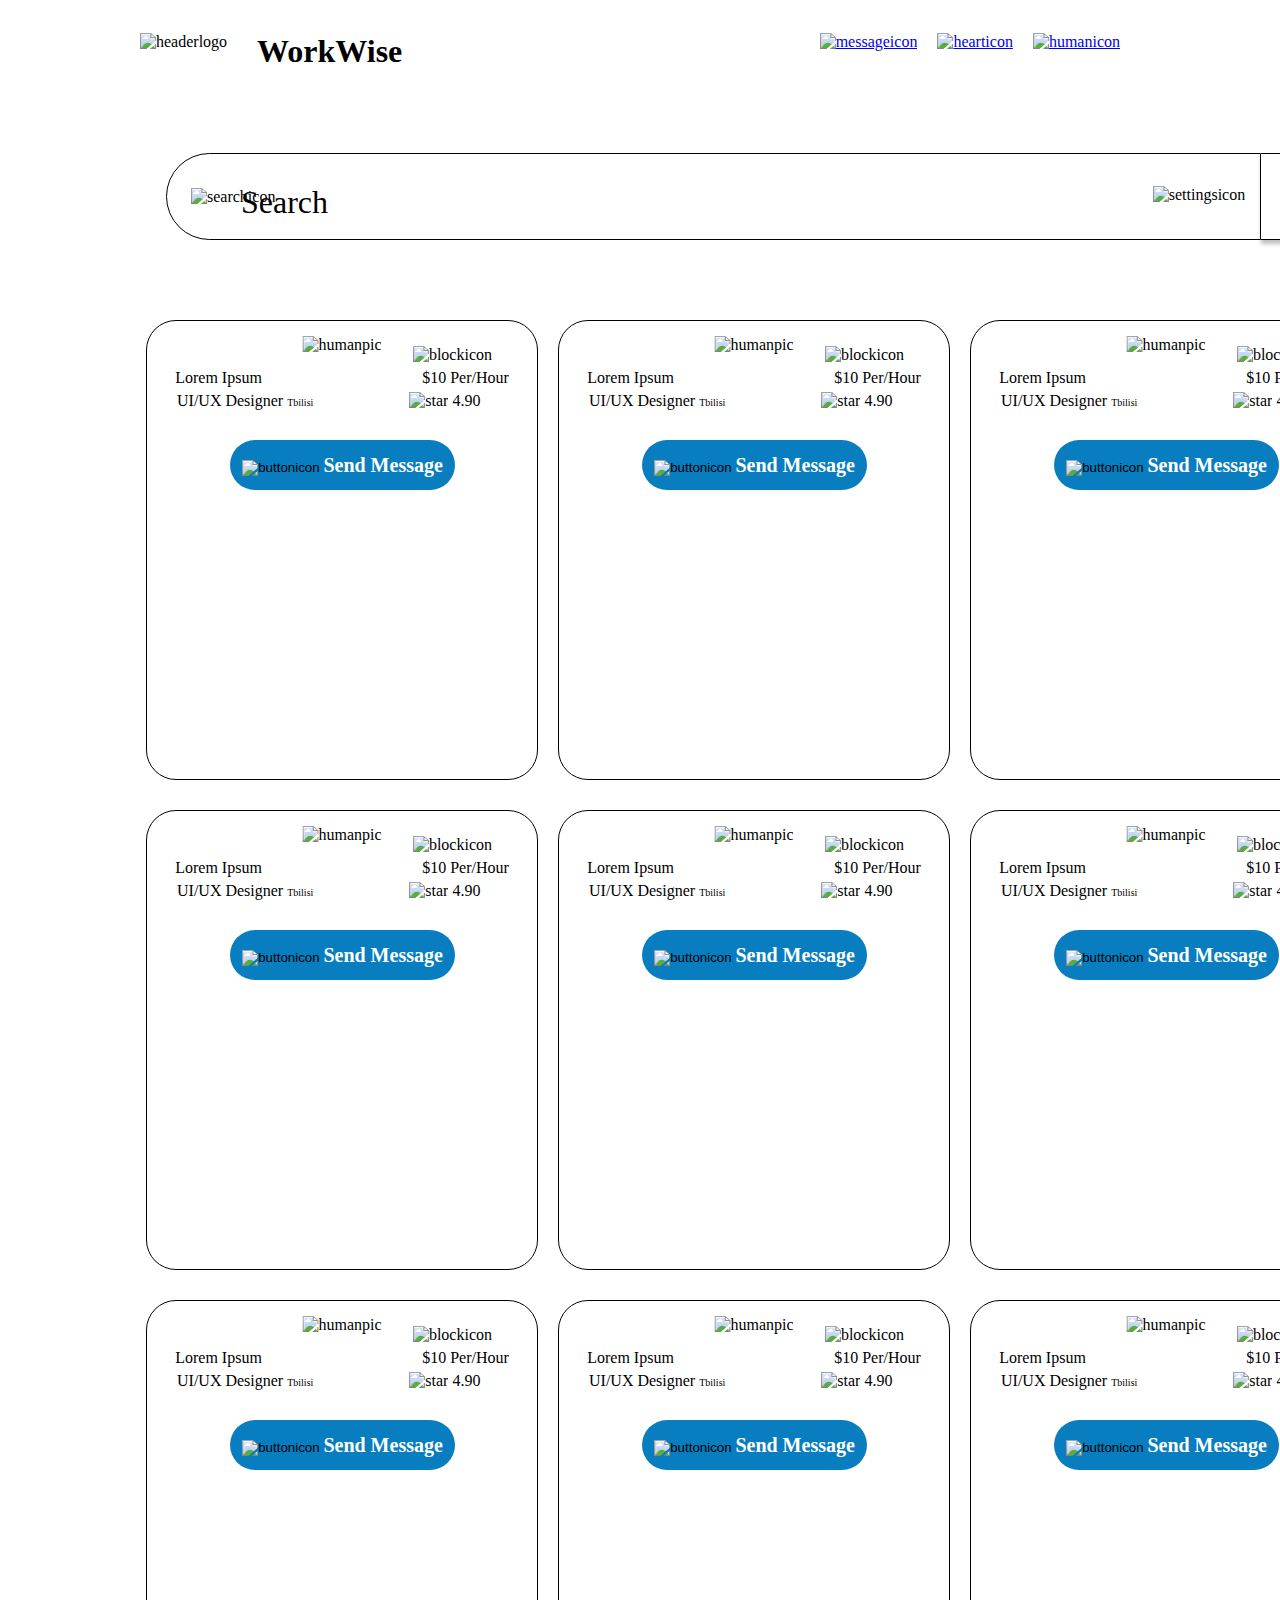
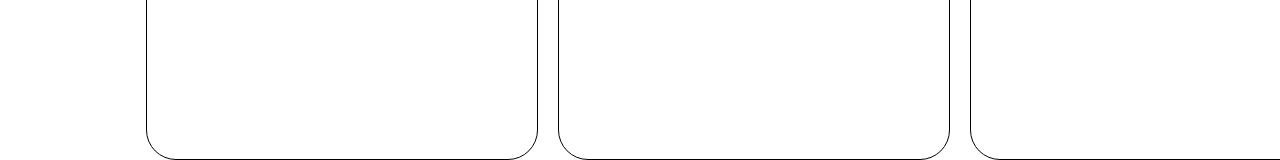
==== index.html @ 935875e0 "add index.html" ====
<!DOCTYPE html>
<html lang="en">
<head>
    <meta charset="UTF-8">
    <meta http-equiv="X-UA-Compatible" content="IE=edge">
    <meta name="viewport" content="width=device-width, initial-scale=1.0">
    <link rel="stylesheet" href="style.css">
    <title>kiss me hard before u go</title>
</head>
<body>
    <div class="container">
        <header>
            <div class="header-content">
                <div class="header-logo-content">
                    <div class="header-logo">
                        <img src="images/headerlogo.svg" alt="headerlogo">
                        <div class="header-text">
                            <h1>WorkWise</h1>
                        </div>
                    </div>
                </div>
                <div class="header-nav">
                    <nav>
                        <ul>
                            <li>
                                <a href="#">
                                    <img src="images/messageicon.svg" alt="messageicon">
                                </a>
                            </li>
                            <li>
                                <a href="#">
                                    <img src="images/hearticon.svg" alt="hearticon">
                                </a>
                            </li>
                            <li>
                                <a href="#">
                                    <img src="images/humanicon.svg" alt="humanicon">
                                </a>
                            </li>
                        </ul>
                    </nav>
                </div>
            </div>
        </header>
        <section>
            <div class="full-input-content">
                <div class="input-content">
                    <div class="input-icon">
                        <img src="images/search-icon.svg" alt="searchicon">
                    </div>
                    <div class="input-settings-icon">
                        <img src="images/settingsicon.svg" alt="settingsicon">
                    </div>
                    <input type="text" placeholder="Search">
                    <div class="input-hover">
                        <div class="input-hover-title">
                            <h3>Category</h3>
                        </div>
                        <div class="input-hover-category-tabs">
                            <div class="tabs">
                                <span class="bluespan">UI Designer</span>
                                <span>UX Researcher</span>
                                <span>Web Developer</span>
                                <span>Mobile Developer</span>
                                <span>IT Manager</span>
                                <span>3D Artist</span>
                                <div class="second-lane-tab">
                                    <span>Project Manager</span>
                                    <span>Social Media Manager</span>
                                    <span class="bluespan">Graphic Designer</span>
                                    <span>Game Developer</span>
                                    <span> Data Analyst</span>
                                </div>
                            </div>
                        </div>
                        <div class="price-range-hover-title">
                            <h3>Price Range</h3>
                        </div>
                        <div class="price-range">
                            <div class="blue-range">
                            </div>
                        </div>
                        <div class="ratings-content">
                            <div class="ratings-title">
                                <h3>Ratings</h3>
                            </div>
                            <div class="ratings-tabs">
                                <span class="mainspam">
                                    <img src="images/bluestar.svg" alt="star">
                                   <span class="insidespan">All</span>
                                </span>
                                <span class="ratings-blue-span">
                                    <img src="images/whitestar.svg" alt="whitestar">
                                    <span>5</span>
                                </span>
                                <span class="mainspam">
                                    <img src="images/bluestar.svg" alt="star">
                                   <span class="insidespan">4</span>
                                </span>
                                <span class="mainspam">
                                    <img src="images/bluestar.svg" alt="star">
                                   <span class="insidespan">3</span>
                                </span>
                                <span class="mainspam">
                                    <img src="images/bluestar.svg" alt="star">
                                   <span class="insidespan">2</span>
                                </span>
                                <span class="mainspam">
                                    <img src="images/bluestar.svg" alt="star">
                                   <span class="insidespan">1</span>
                                </span>
                            </div>
                            <div class="location-content">
                                <div class="location-title">
                                    <h4>Location</h4>
                                </div>
                                <div class="location-tabs">
                                    <div class="location-tab">
                                        <span class="bluespann">Tbilisi</span>
                                        <span class="whitespan">Kutaisi</span>
                                        <span class="whitespan">Batumi</span>
                                        <span class="whitespan">Rustavi</span>
                                    </div>
                                </div>
                            </div>
                            <div class="filter-content">
                                <span class="defaultspan">Clear All</span>
                                <span class="bbluespan">Filter</span>
                            </div>
                        </div>
                    </div>
                </div>    
                    <div class="talent-content">
                        <div class="talent-title">
                            <h4>Talent</h4>
                        </div>
                        <div class="talent-icon">
                            <img src="images/talenticon.svg" alt="talenticon">
                        </div>
                        <div class="talent-hover">
                            <div class="talent-hover-content">
                                <div class="talent-hover-icon">
                                    <img src="images/talenthovericon.svg" alt="talenthovericon">
                                </div>
                                <div class="talent-hover-text">
                                    <h6>Talent</h6>
                                    <span>Hire professionals and agencies</span>
                                </div>
                            </div>
                            <div class="projects-hover-content">
                                <div class="projects-hover-icon">
                                    <img src="images/projectshovericon.svg" alt="projectshovericon">
                                </div>
                                   <div class="projects-hover-text">
                                    <h6>Projects</h6>
                                    <span>Buy ready-to-start services</span>
                                </div>
                            </div>
                            <div class="jobs-hover-content">
                                <div class="jobs-hover-icon">
                                    <img src="images/jobshovericon.svg" alt="">
                                </div>
                                <div class="jobs-hover-text">
                                    <h6>Jobs</h6>
                                    <span>Apply to jobs posted by clients</span>
                                </div>
                            </div>
                        </div>
                    </div>
                     <div class="input-right-search-icon">
                        <img src="images/search-icon.svg" alt="searchicon">
                    </div>
            </div>
        </section>
        <section>
            <div class="blocks-wrapper">
                <div class="block">
                    <div class="block-img">
                        <img  class="blockimg" src="images/block1.svg" alt="humanpic">
                        <img class="blockicon" src="images/blockicon.svg" alt="blockicon">
                    </div>
                    <div class="block-above-titles">
                        <span>Lorem Ipsum</span>
                        <span class="per-hour"> $10 Per/Hour</span>
                    </div>
                    <div class="block-below-titles">
                        <span class="ui-ux">UI/UX Designer <span class="tbilisi">Tbilisi</span></span>
                        <span class="star">
                            <img src="images/blockstar.svg" alt="star">
                            <span class="block-digit">4.90</span>
                        </span>
                    </div>
                    <div class="button">
                        <button>
                            <img src="images/buttonicon.svg" alt="buttonicon">
                            <span>Send Message</span>
                        </button>
                    </div>
                </div>

                <div class="block">
                    <div class="block-img">
                        <img  class="blockimg" src="images/block2.svg" alt="humanpic">
                        <img class="blockicon" src="images/blockicon.svg" alt="blockicon">
                    </div>
                    <div class="block-above-titles">
                        <span>Lorem Ipsum</span>
                        <span class="per-hour"> $10 Per/Hour</span>
                    </div>
                    <div class="block-below-titles">
                        <span class="ui-ux">UI/UX Designer <span class="tbilisi">Tbilisi</span></span>
                        <span class="star">
                            <img src="images/blockstar.svg" alt="star">
                            <span class="block-digit">4.90</span>
                        </span>
                    </div>
                    <div class="button">
                        <button>
                            <img src="images/buttonicon.svg" alt="buttonicon">
                            <span>Send Message</span>
                        </button>
                    </div>
                </div>

                <div class="block">
                    <div class="block-img">
                        <img  class="blockimg" src="images/block3.svg" alt="humanpic">
                        <img class="blockicon" src="images/blockicon.svg" alt="blockicon">
                    </div>
                    <div class="block-above-titles">
                        <span>Lorem Ipsum</span>
                        <span class="per-hour"> $10 Per/Hour</span>
                    </div>
                    <div class="block-below-titles">
                        <span class="ui-ux">UI/UX Designer <span class="tbilisi">Tbilisi</span></span>
                        <span class="star">
                            <img src="images/blockstar.svg" alt="star">
                            <span class="block-digit">4.90</span>
                        </span>
                    </div>
                    <div class="button">
                        <button>
                            <img src="images/buttonicon.svg" alt="buttonicon">
                            <span>Send Message</span>
                        </button>
                    </div>
                </div>

                <div class="block">
                    <div class="block-img">
                        <img  class="blockimg" src="images/block4.svg" alt="humanpic">
                        <img class="blockicon" src="images/blockicon.svg" alt="blockicon">
                    </div>
                    <div class="block-above-titles">
                        <span>Lorem Ipsum</span>
                        <span class="per-hour"> $10 Per/Hour</span>
                    </div>
                    <div class="block-below-titles">
                        <span class="ui-ux">UI/UX Designer <span class="tbilisi">Tbilisi</span></span>
                        <span class="star">
                            <img src="images/blockstar.svg" alt="star">
                            <span class="block-digit">4.90</span>
                        </span>
                    </div>
                    <div class="button">
                        <button>
                            <img src="images/buttonicon.svg" alt="buttonicon">
                            <span>Send Message</span>
                        </button>
                    </div>
                </div>
                <div class="block">
                    <div class="block-img">
                        <img  class="blockimg" src="images/block5.svg" alt="humanpic">
                        <img class="blockicon" src="images/blockicon.svg" alt="blockicon">
                    </div>
                    <div class="block-above-titles">
                        <span>Lorem Ipsum</span>
                        <span class="per-hour"> $10 Per/Hour</span>
                    </div>
                    <div class="block-below-titles">
                        <span class="ui-ux">UI/UX Designer <span class="tbilisi">Tbilisi</span></span>
                        <span class="star">
                            <img src="images/blockstar.svg" alt="star">
                            <span class="block-digit">4.90</span>
                        </span>
                    </div>
                    <div class="button">
                        <button>
                            <img src="images/buttonicon.svg" alt="buttonicon">
                            <span>Send Message</span>
                        </button>
                    </div>
                </div>
                <div class="block">
                    <div class="block-img">
                        <img  class="blockimg" src="images/block6.svg" alt="humanpic">
                        <img class="blockicon" src="images/blockicon.svg" alt="blockicon">
                    </div>
                    <div class="block-above-titles">
                        <span>Lorem Ipsum</span>
                        <span class="per-hour"> $10 Per/Hour</span>
                    </div>
                    <div class="block-below-titles">
                        <span class="ui-ux">UI/UX Designer <span class="tbilisi">Tbilisi</span></span>
                        <span class="star">
                            <img src="images/blockstar.svg" alt="star">
                            <span class="block-digit">4.90</span>
                        </span>
                    </div>
                    <div class="button">
                        <button>
                            <img src="images/buttonicon.svg" alt="buttonicon">
                            <span>Send Message</span>
                        </button>
                    </div>
                </div>
                <div class="block">
                    <div class="block-img">
                        <img  class="blockimg" src="images/block9.svg" alt="humanpic">
                        <img class="blockicon" src="images/blockicon.svg" alt="blockicon">
                    </div>
                    <div class="block-above-titles">
                        <span>Lorem Ipsum</span>
                        <span class="per-hour"> $10 Per/Hour</span>
                    </div>
                    <div class="block-below-titles">
                        <span class="ui-ux">UI/UX Designer <span class="tbilisi">Tbilisi</span></span>
                        <span class="star">
                            <img src="images/blockstar.svg" alt="star">
                            <span class="block-digit">4.90</span>
                        </span>
                    </div>
                    <div class="button">
                        <button>
                            <img src="images/buttonicon.svg" alt="buttonicon">
                            <span>Send Message</span>
                        </button>
                    </div>
                </div>
                <div class="block">
                    <div class="block-img">
                        <img  class="blockimg" src="images/block8.svg" alt="humanpic">
                        <img class="blockicon" src="images/blockicon.svg" alt="blockicon">
                    </div>
                    <div class="block-above-titles">
                        <span>Lorem Ipsum</span>
                        <span class="per-hour"> $10 Per/Hour</span>
                    </div>
                    <div class="block-below-titles">
                        <span class="ui-ux">UI/UX Designer <span class="tbilisi">Tbilisi</span></span>
                        <span class="star">
                            <img src="images/blockstar.svg" alt="star">
                            <span class="block-digit">4.90</span>
                        </span>
                    </div>
                    <div class="button">
                        <button>
                            <img src="images/buttonicon.svg" alt="buttonicon">
                            <span>Send Message</span>
                        </button>
                    </div>
                </div>
                <div class="block">
                    <div class="block-img">
                        <img  class="blockimg" src="images/block10.svg" alt="humanpic">
                        <img class="blockicon" src="images/blockicon.svg" alt="blockicon">
                    </div>
                    <div class="block-above-titles">
                        <span>Lorem Ipsum</span>
                        <span class="per-hour"> $10 Per/Hour</span>
                    </div>
                    <div class="block-below-titles">
                        <span class="ui-ux">UI/UX Designer <span class="tbilisi">Tbilisi</span></span>
                        <span class="star">
                            <img src="images/blockstar.svg" alt="star">
                            <span class="block-digit">4.90</span>
                        </span>
                    </div>
                    <div class="button">
                        <button>
                            <img src="images/buttonicon.svg" alt="buttonicon">
                            <span>Send Message</span>
                        </button>
                    </div>
                </div>
                <div class="block">
                    <div class="block-img">
                        <img  class="blockimg" src="images/block8.svg" alt="humanpic">
                        <img class="blockicon" src="images/blockicon.svg" alt="blockicon">
                    </div>
                    <div class="block-above-titles">
                        <span>Lorem Ipsum</span>
                        <span class="per-hour"> $10 Per/Hour</span>
                    </div>
                    <div class="block-below-titles">
                        <span class="ui-ux">UI/UX Designer <span class="tbilisi">Tbilisi</span></span>
                        <span class="star">
                            <img src="images/blockstar.svg" alt="star">
                            <span class="block-digit">4.90</span>
                        </span>
                    </div>
                    <div class="button">
                        <button>
                            <img src="images/buttonicon.svg" alt="buttonicon">
                            <span>Send Message</span>
                        </button>
                    </div>
                </div>
                <div class="block">
                    <div class="block-img">
                        <img  class="blockimg" src="images/block111.svg" alt="humanpic">
                        <img class="blockicon" src="images/blockicon.svg" alt="blockicon">
                    </div>
                    <div class="block-above-titles">
                        <span>Lorem Ipsum</span>
                        <span class="per-hour"> $10 Per/Hour</span>
                    </div>
                    <div class="block-below-titles">
                        <span class="ui-ux">UI/UX Designer <span class="tbilisi">Tbilisi</span></span>
                        <span class="star">
                            <img src="images/blockstar.svg" alt="star">
                            <span class="block-digit">4.90</span>
                        </span>
                    </div>
                    <div class="button">
                        <button>
                            <img src="images/buttonicon.svg" alt="buttonicon">
                            <span>Send Message</span>
                        </button>
                    </div>
                </div>
                <div class="block">
                    <div class="block-img">
                        <img  class="blockimg" src="images/block3.svg" alt="humanpic">
                        <img class="blockicon" src="images/blockicon.svg" alt="blockicon">
                    </div>
                    <div class="block-above-titles">
                        <span>Lorem Ipsum</span>
                        <span class="per-hour"> $10 Per/Hour</span>
                    </div>
                    <div class="block-below-titles">
                        <span class="ui-ux">UI/UX Designer <span class="tbilisi">Tbilisi</span></span>
                        <span class="star">
                            <img src="images/blockstar.svg" alt="star">
                            <span class="block-digit">4.90</span>
                        </span>
                    </div>
                    <div class="button">
                        <button>
                            <img src="images/buttonicon.svg" alt="buttonicon">
                            <span>Send Message</span>
                        </button>
                    </div>
                </div>
            </div>     
        </section>
    </div>
</body>
</html>
---- style.css ----
* {
    margin: 0;
    padding: 0;
    box-sizing: border-box;
}
@font-face {
    font-family: myfont1;
    src: url(fonts/FiraGO-Regular.ttf);
}
@font-face {
    font-family: Inter;
    src: url(fonts/Inter-Regular.ttf);
}
.container {
    max-width: 1920px;
    width: 100%;
    margin: 0 auto;
}
.header-content {
    padding-top: 33px;
    display: flex;
    justify-content: space-between;
}
.header-logo-content {
    margin-left: 140px;
}
.header-logo {
    display: flex;
}
.header-text {
    padding-left: 30px;
}
.header-nav {
    margin-right: 140px;
}
ul {
    display: flex;
}
li {
    list-style: none;
    margin-right: 20px;
}
.full-input-content {
    margin-top: 83px;
    margin-left: 166px;
    position: relative;
    display: flex;
    border-radius: 66px;
    width: 1587px;
    background-color: white;
}
.input-hover {
    width: 1012px;
    height: 640px;
    background-color: #FFFFFF;
    border: 1px solid #000000;
    position: absolute;
    top: 100px;
    left: 20px;
    opacity: 0;
    z-index: 3;
    transition: 0.2s linear;
}
.input-content:hover .input-hover {
    opacity: 1;

}
.input-content input {
    width: 1095px;
    height: 87px;
    border-top-left-radius: 62px;
    border: 1px solid;
    border-bottom-left-radius: 62px;
    padding-top: 24px;
    padding-left: 74px;
}
.input-icon img {
    position:absolute;
    top: 40%;
    left: 25px;
    transform: translate(-50% -50%);
}
.input-settings-icon img {
    position: absolute;
    top: 38%;
    right: 32%;
    transform: translate(-50% -50%);
}
 .talent-content {
    width: 389px;
    height: 87px;
    display: flex;
    position: relative;
    border: 1px solid #000000;
    box-shadow: 0px 4px 4px rgba(0, 0, 0, 0.25);
    border-left: none;
    border-right: none;
} 
.talent-title {
    margin-top: 25px;
    margin-left: 30px;
}
.talent-title h4 {
    font-family: 'myfont1';
    font-style: normal;
    position: relative;
    font-weight: 400;
    font-size: 32px;
    line-height: 38px;
    color: #000000;
}
.talent-icon {
    margin-top: 38px;
    margin-left: 20px;
}
.input-right-search-icon {
    width: 103px;
    height: 87px;
    border-top-right-radius: 66px;
    border-bottom-right-radius: 66px;
    border: 1px solid;
    box-shadow: 0px 4px 4px rgba(0, 0, 0, 0.25);
}
::-webkit-input-placeholder {
    font-family: 'myfont1';
    font-style: normal;
    font-weight: 200;
    font-size: 32px;
    line-height: 38px;
    color: #000000;
}
.input-right-search-icon img {
    margin-top: 29px;
    margin-left: 36px;
}
.blocks-wrapper {
    width: 1650px;
    margin-top: 50px;
    margin-left: 126px;
    display: flex;
    flex-wrap: wrap;
}   
.block {
    width: 392px;
    height: 460px;
    margin-top: 30px;
    margin-left: 20px;
    border: 1px solid #000000;
    border-radius: 30px;
}
.block-img {
    margin-top: 15px;
    position: relative;
}
.block .blockimg {
    position: relative;
    left: 50%;
    transform: translateX(-50%);
}
.block .blockicon {
    position: absolute;
    top: 10px;
    right: 45px;
}
.block-above-titles {
    margin-top: 15px;
    display: flex;
    justify-content: space-around;
}
.per-hour {
    padding-left: 104px;
}
.block-below-titles {
    margin-top: 5px;
    display: flex;
   
}
.tbilisi {
    font-family: 'Inter';
    font-style: normal;
    font-weight: 200;
    font-size: 10px;
    line-height: 12px;
    color: #000000;
}
.bloc-digit {
    font-family: 'Inter';
    font-style: normal;
    font-weight: 400;
    font-size: 16px;
    line-height: 19px;
    color: #000000;
}
.ui-ux {
    padding-left: 30px;
}
.star {
    padding-left: 96px;
}
.button {
    margin-top: 30px;
    margin-left: 83px;

}
.button button {
    width: 225px;
    height: 50px;
    background: #087DBF;
    border-radius: 25px;
    border: none;
}
.button button  span {
    font-family: 'Inter';
    font-style: normal;
    font-weight: 600;
    font-size: 20px;
    line-height: 24px;
    color: #FFFFFF;
}
.talent-hover-content {
    display: flex;
    padding: 20px;
    width: 389px;
    height: 75px;
}
.talent-hover-text {
    padding-left: 20px;
}
.talent-hover-text h6 {
    font-family: 'Inter';
    font-style: normal;
    font-weight: 700;
    font-size: 16px;
    line-height: 19px;
    color: #000000;
}
.talent-hover-text span {
    font-family: 'Inter';
    font-style: normal;
    font-weight: 700;
    font-size: 13px;
    line-height: 16px;
    color: #929292;
}
.projects-hover-content {
    padding: 20px;
    width: 389px;
    height: 75px;
    display: flex;
    background-color: blue;

}
.projects-hover-text {
    padding-left: 20px;
}
.projects-hover-text h6 {
    font-family: 'Inter';
    font-style: normal;
    font-weight: 700;
    font-size: 16px;
    line-height: 19px;
    color: #000000;
}
.projects-hover-text span {
    font-family: 'Inter';
    font-style: normal;
    font-weight: 700;
    font-size: 13px;
    line-height: 16px;
    color: #FFFFFF;
}
.jobs-hover-content {
    display: flex;
    padding: 20px;
    width: 389px;
    height: 75px;
}
.jobs-hover-text {
    padding-left: 20px;
}
.jobs-hover-text h6 {
    font-family: 'Inter';
    font-style: normal;
    font-weight: 700;
    font-size: 16px;
    line-height: 19px;
    color: #000000;
}
.jobs-hover-text span {
    font-family: 'Inter';
    font-style: normal;
    font-weight: 700;
    font-size: 13px;
    line-height: 16px;
    color: #929292;
}

/* .talent-hover {
    position: absolute;
    opacity: 0.5;
    margin-left: 1260px;
    width: 394px;
    padding: 20px;
    background: red;
} */


.talent-content:hover .talent-hover {
    opacity: 1;
}

.talent-hover {
    width: 389px;
    position: absolute;
    top: 87px;
    background-color:white;
    opacity: 0;
    transition: 0.2s linear;
}
.talent-content:hover .talent-hover {
    opacity: 1;
    z-index: 5;
}

.input-hover-title {
    margin-top: 27px;
    margin-left: 20px;
}
.input-hover-title h3 {
    font-family: 'myfont1';
    font-style: normal;
    font-weight: 700;
    font-size: 24px;
    line-height: 29px;
    color: #000000;
}
.input-hover-category-tabs {
    width: 1012px;
}
.tabs {
    margin-top: 30px;
}
.tabs .bluespan {
    padding: 10px;
    font-family: 'myfont1';
    font-style: normal;
    font-weight: 400;
    font-size: 20px;
    line-height: 24px;
    color: #FFFFFF;
    background: #087DBF;
    border: 1px solid #087DBF;
    border-radius: 10px;
}
.input-hover-category-tabs {
    display: flex;
    flex-wrap: wrap;
}
.tabs span {
    margin-top: 0px;
    margin-left: 20px;
    font-family: 'myfont1';
    font-style: normal;
    font-weight: 400;
    font-size: 20px;
    line-height: 24px;
    color: #000000;
    background: #FFFFFF;
    border: 1px solid #087DBF;
    border-radius: 10px;
    padding: 10px;
}
.second-lane-tab {
    margin-top: 50px;
}
.price-range-hover-title {
    margin-top: 57px;
    margin-left: 20px;
}
.price-range-hover-title h3 {
    font-family: 'myfont1';
    font-style: normal;
    font-weight: 700;
    font-size: 24px;
    line-height: 29px;
    color: #000000;
}
.price-range {
    margin-top: 39px;
    margin-left: 100px;
    width: 812px;
    height: 14px;
    background: #D9D9D9;
    border-radius: 13px;
}
.blue-range {
    margin-left: 214px;
    width: 354px;
    height: 14px;
    background: #087DBF;
    border-radius: 13px;
}
.ratings-content {
    margin-top: 40px;
    margin-left: 20px;
}
.ratings-content h3 {
    font-family: 'myfont1';
font-style: normal;
font-weight: 700;
font-size: 24px;
line-height: 29px;
color: #000000;
}
.ratings-tabs {
    display: flex;
    margin-top: 20px;
}
.ratings-tabs .mainspam {
    margin-left: 20px;
    padding: 10px;
    border: 1px solid #087DBF;
    border-radius: 21.5px;
    font-family: 'myfont1';
    font-style: normal;
    font-weight: 400;
    font-size: 16px;
    line-height: 19px;
    color: #000000;
}
.ratings-blue-span {
    margin-left: 20px;
    font-family: 'myfont1';
    color: white;
    padding: 10px;
    font-style: normal;
    font-weight: 400;
    font-size: 20px;
    line-height: 24px;
    color: #FFFFFF;
    background: #087DBF;
    border: 1px solid #087DBF;
    border-radius: 21.5px;
}
.insidespam {
    font-family: 'myfont1';
    font-style: normal;
    font-weight: 400;
    font-size: 16px;
    line-height: 19px;
    color: #000000;
}
.location-content {
    margin-top: 20px;
}
.location-title h4 {
    font-family: 'myfont1';
    font-style: normal;
    font-weight: 700;
    font-size: 24px;
    line-height: 29px;
    color: #000000;
}
.location-tabs {
    margin-top: 20px;
}
.bluespann {
    padding: 5px;
    background: #087DBF;
    border: 1px solid #087DBF;
    border-radius: 10px;
    font-family: 'Inter';
    font-style: normal;
    font-weight: 400;
    font-size: 20px;
    line-height: 24px;
    color: #FFFFFF;
}
.location-tab .whitespan{
    margin-left: 20px;
    padding: 5px;
    background: #FFFFFF;
    border: 1px solid #087DBF;
    border-radius: 10px;
    font-family: 'Inter';
    font-style: normal;
    font-weight: 400;
    font-size: 20px;
    line-height: 24px;
    color: #000000;
}
.filter-content {
    position: absolute;
    right: 50px;
    bottom: 50px;
}
.filter-content .bbluespan {
    background: #FFFFFF;
    padding: 10px;
    border: 1px solid #087DBF;
    border-radius: 10px;
    font-family: 'myfont1';
    font-style: normal;
    font-weight: 300;
    font-size: 24px;
    line-height: 29px;
    color: #000000;
}
 .defaultspan {
    margin-right: 20px;
    font-family: 'myfont1';
    font-style: normal;
    font-weight: 200;
    font-size: 20px;
    line-height: 24px;
    color: #000000;
}
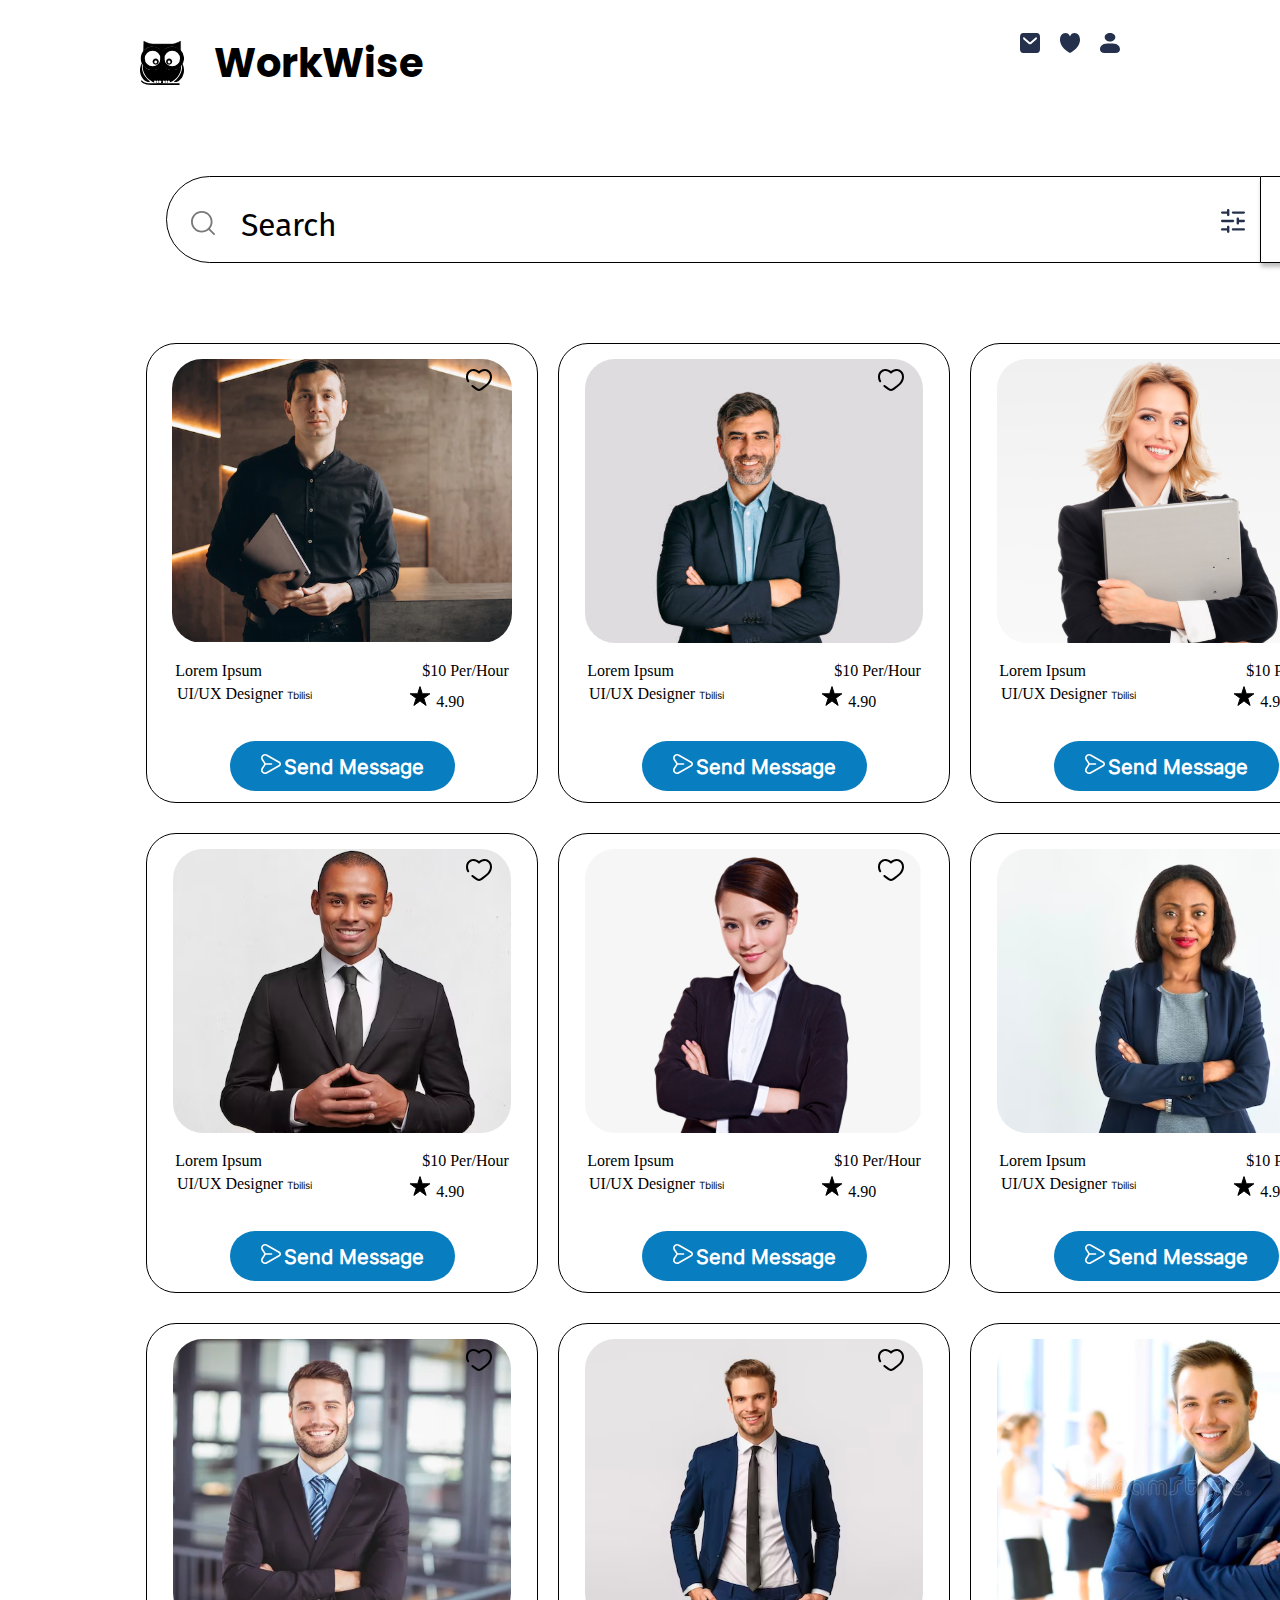
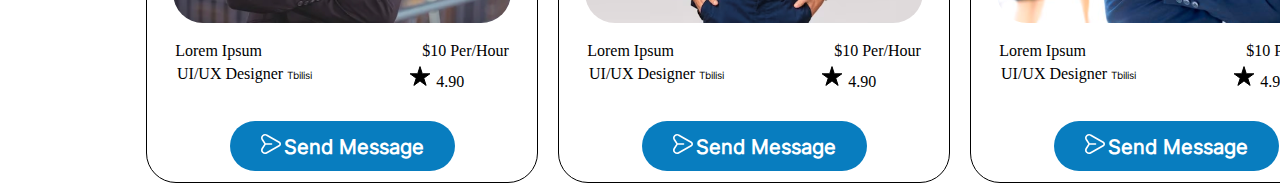
==== commit 9c67fba5: "add font-family" ====
--- a/index.html
+++ b/index.html
@@ -5,6 +5,7 @@
     <meta http-equiv="X-UA-Compatible" content="IE=edge">
     <meta name="viewport" content="width=device-width, initial-scale=1.0">
     <link rel="stylesheet" href="style.css">
+    <link href='https://fonts.googleapis.com/css?family=Poppins' rel='stylesheet'>
     <title>kiss me hard before u go</title>
 </head>
 <body>
--- a/style.css
+++ b/style.css
@@ -29,6 +29,14 @@
 }
 .header-text {
     padding-left: 30px;
+}
+.header-text h1 {
+    font-family: 'Poppins';
+    font-style: normal;
+    font-weight: 700;
+    font-size: 40px;
+    line-height: 60px;
+    color: #000000;
 }
 .header-nav {
     margin-right: 140px;
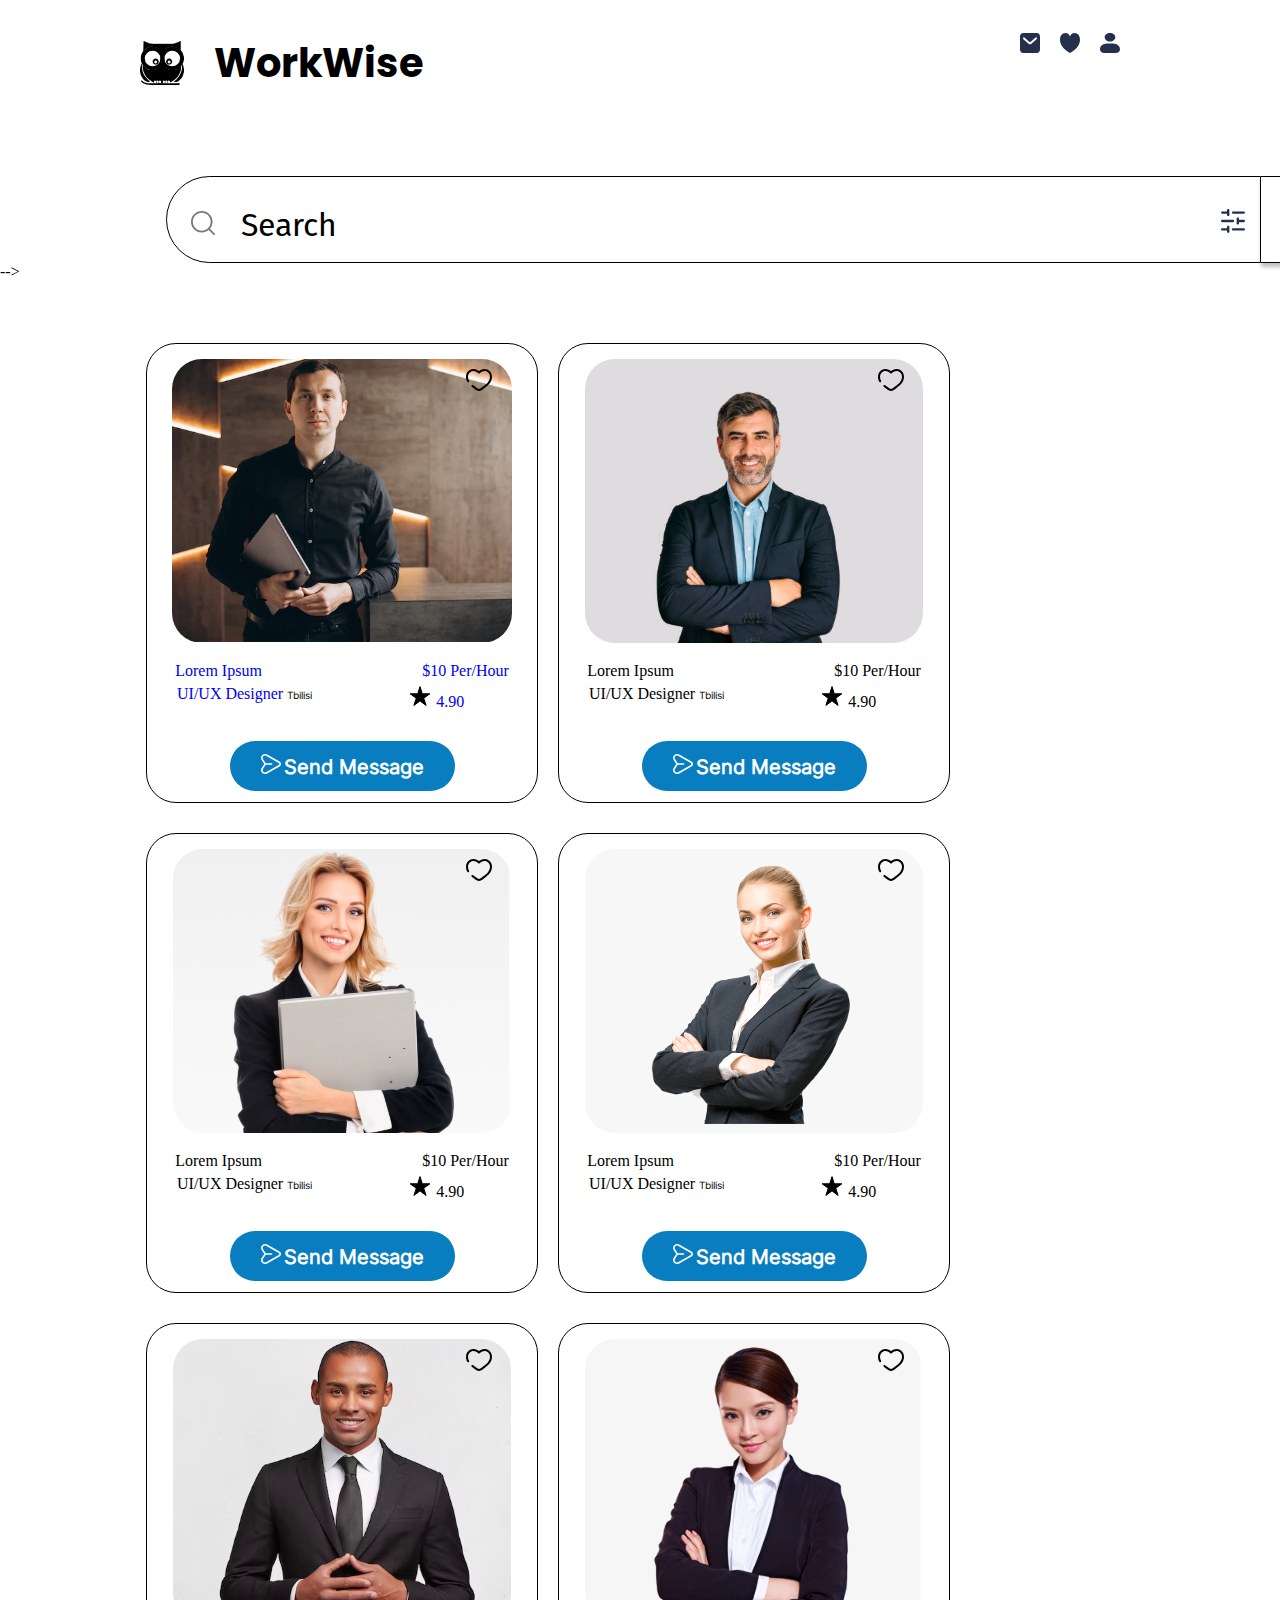
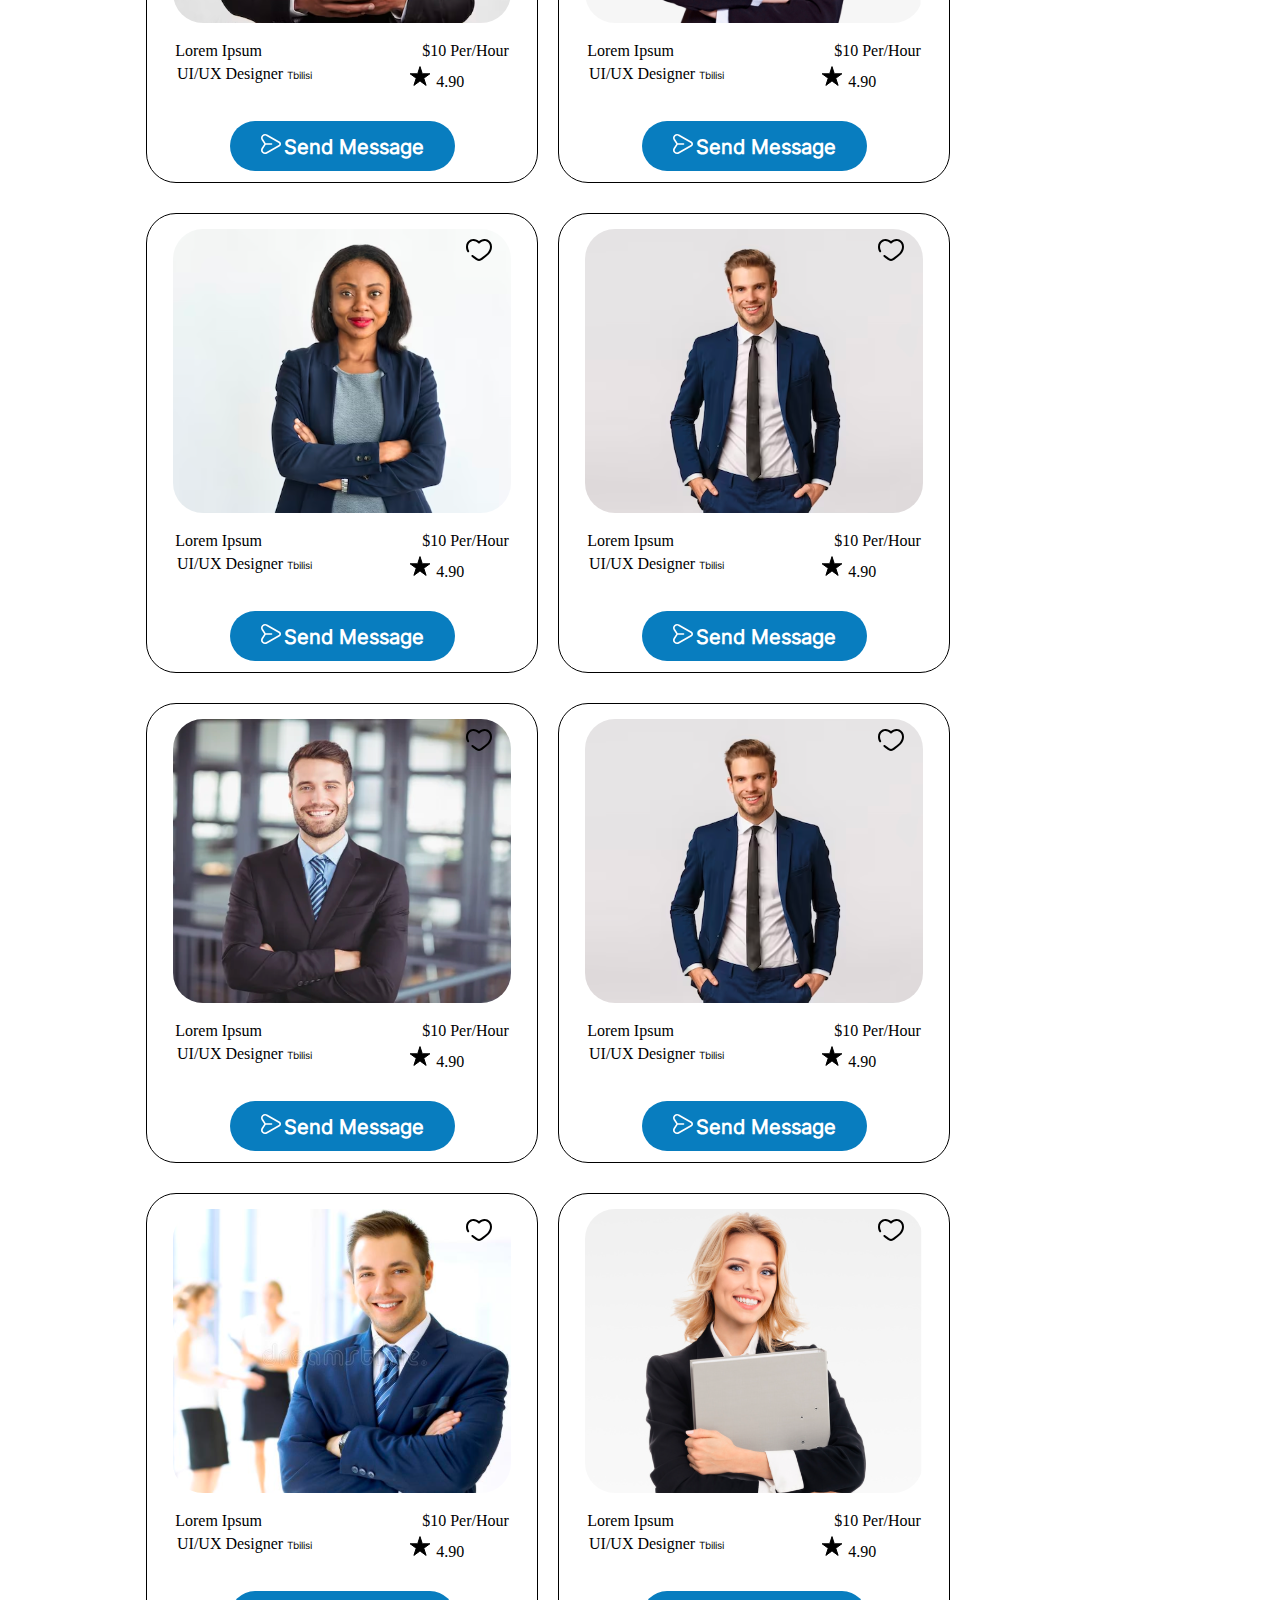
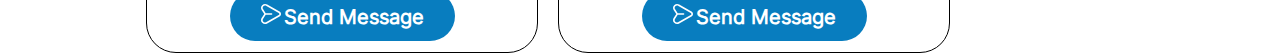
==== commit 8a22cb96: "update index.html" ====
--- a/index.html
+++ b/index.html
@@ -34,7 +34,7 @@
                                 </a>
                             </li>
                             <li>
-                                <a href="#">
+                                <a href="profile.html">
                                     <img src="images/humanicon.svg" alt="humanicon">
                                 </a>
                             </li>
@@ -52,83 +52,88 @@
                     <div class="input-settings-icon">
                         <img src="images/settingsicon.svg" alt="settingsicon">
                     </div>
-                    <input type="text" placeholder="Search">
-                    <div class="input-hover">
-                        <div class="input-hover-title">
-                            <h3>Category</h3>
-                        </div>
-                        <div class="input-hover-category-tabs">
-                            <div class="tabs">
-                                <span class="bluespan">UI Designer</span>
-                                <span>UX Researcher</span>
-                                <span>Web Developer</span>
-                                <span>Mobile Developer</span>
-                                <span>IT Manager</span>
-                                <span>3D Artist</span>
-                                <div class="second-lane-tab">
-                                    <span>Project Manager</span>
-                                    <span>Social Media Manager</span>
-                                    <span class="bluespan">Graphic Designer</span>
-                                    <span>Game Developer</span>
-                                    <span> Data Analyst</span>
-                                </div>
-                            </div>
-                        </div>
-                        <div class="price-range-hover-title">
-                            <h3>Price Range</h3>
-                        </div>
-                        <div class="price-range">
-                            <div class="blue-range">
-                            </div>
-                        </div>
-                        <div class="ratings-content">
-                            <div class="ratings-title">
-                                <h3>Ratings</h3>
-                            </div>
-                            <div class="ratings-tabs">
-                                <span class="mainspam">
-                                    <img src="images/bluestar.svg" alt="star">
-                                   <span class="insidespan">All</span>
-                                </span>
-                                <span class="ratings-blue-span">
-                                    <img src="images/whitestar.svg" alt="whitestar">
-                                    <span>5</span>
-                                </span>
-                                <span class="mainspam">
-                                    <img src="images/bluestar.svg" alt="star">
-                                   <span class="insidespan">4</span>
-                                </span>
-                                <span class="mainspam">
-                                    <img src="images/bluestar.svg" alt="star">
-                                   <span class="insidespan">3</span>
-                                </span>
-                                <span class="mainspam">
-                                    <img src="images/bluestar.svg" alt="star">
-                                   <span class="insidespan">2</span>
-                                </span>
-                                <span class="mainspam">
-                                    <img src="images/bluestar.svg" alt="star">
-                                   <span class="insidespan">1</span>
-                                </span>
-                            </div>
-                            <div class="location-content">
-                                <div class="location-title">
-                                    <h4>Location</h4>
-                                </div>
-                                <div class="location-tabs">
-                                    <div class="location-tab">
-                                        <span class="bluespann">Tbilisi</span>
-                                        <span class="whitespan">Kutaisi</span>
-                                        <span class="whitespan">Batumi</span>
-                                        <span class="whitespan">Rustavi</span>
+                    <div class="input-text">
+                        <input type="text" placeholder="Search">
+                    </div>
+                    <div class="inputt-section-hover">
+
+                     <div class="input-hover">
+                            <div class="input-hover-title">
+                                <h3>Category</h3>
+                            </div>
+                            <div class="input-hover-category-tabs">
+                                <div class="tabs">
+                                    <span class="bluespan">UI Designer</span>
+                                    <span>UX Researcher</span>
+                                    <span>Web Developer</span>
+                                    <span>Mobile Developer</span>
+                                    <span>IT Manager</span>
+                                    <span>3D Artist</span>
+                                    <div class="second-lane-tab">
+                                        <span>Project Manager</span>
+                                        <span>Social Media Manager</span>
+                                        <span class="bluespan">Graphic Designer</span>
+                                        <span>Game Developer</span>
+                                        <span> Data Analyst</span>
                                     </div>
                                 </div>
                             </div>
-                            <div class="filter-content">
-                                <span class="defaultspan">Clear All</span>
-                                <span class="bbluespan">Filter</span>
-                            </div>
-                        </div>
+                            <div class="price-range-hover-title">
+                                <h3>Price Range</h3>
+                            </div>
+                            <div class="price-range">
+                                <div class="blue-range">
+                                </div>
+                            </div>
+                            <div class="ratings-content">
+                                <div class="ratings-title">
+                                    <h3>Ratings</h3>
+                                </div>
+                                <div class="ratings-tabs">
+                                    <span class="mainspam">
+                                        <img src="images/bluestar.svg" alt="star">
+                                       <span class="insidespan">All</span>
+                                    </span>
+                                    <span class="ratings-blue-span">
+                                        <img src="images/whitestar.svg" alt="whitestar">
+                                        <span>5</span>
+                                    </span>
+                                    <span class="mainspam">
+                                        <img src="images/bluestar.svg" alt="star">
+                                       <span class="insidespan">4</span>
+                                    </span>
+                                    <span class="mainspam">
+                                        <img src="images/bluestar.svg" alt="star">
+                                       <span class="insidespan">3</span>
+                                    </span>
+                                    <span class="mainspam">
+                                        <img src="images/bluestar.svg" alt="star">
+                                       <span class="insidespan">2</span>
+                                    </span>
+                                    <span class="mainspam">
+                                        <img src="images/bluestar.svg" alt="star">
+                                       <span class="insidespan">1</span>
+                                    </span>
+                                </div>
+                                <div class="location-content">
+                                    <div class="location-title">
+                                        <h4>Location</h4>
+                                    </div>
+                                    <div class="location-tabs">
+                                        <div class="location-tab">
+                                            <span class="bluespann">Tbilisi</span>
+                                            <span class="whitespan">Kutaisi</span>
+                                            <span class="whitespan">Batumi</span>
+                                            <span class="whitespan">Rustavi</span>
+                                        </div>
+                                    </div>
+                                </div>
+                                <div class="filter-content">
+                                    <span class="defaultspan">Clear All</span>
+                                    <span class="bbluespan">Filter</span>
+                                </div>
+                            </div>
+                        </div> 
                     </div>
                 </div>    
                     <div class="talent-content">
@@ -174,31 +179,32 @@
             </div>
         </section>
         <section>
-            <div class="blocks-wrapper">
-                <div class="block">
-                    <div class="block-img">
-                        <img  class="blockimg" src="images/block1.svg" alt="humanpic">
-                        <img class="blockicon" src="images/blockicon.svg" alt="blockicon">
-                    </div>
-                    <div class="block-above-titles">
-                        <span>Lorem Ipsum</span>
-                        <span class="per-hour"> $10 Per/Hour</span>
-                    </div>
-                    <div class="block-below-titles">
-                        <span class="ui-ux">UI/UX Designer <span class="tbilisi">Tbilisi</span></span>
-                        <span class="star">
-                            <img src="images/blockstar.svg" alt="star">
-                            <span class="block-digit">4.90</span>
-                        </span>
-                    </div>
-                    <div class="button">
-                        <button>
-                            <img src="images/buttonicon.svg" alt="buttonicon">
-                            <span>Send Message</span>
-                        </button>
-                    </div>
-                </div>
-
+             <div class="blocks-wrapper">   
+                <a href="block1.html">
+                    <div class="block">
+                        <div class="block-img">
+                            <img  class="blockimg" src="images/block1.svg" alt="humanpic">
+                            <img class="blockicon" src="images/blockicon.svg" alt="blockicon">
+                        </div>
+                        <div class="block-above-titles">
+                            <span>Lorem Ipsum</span>
+                            <span class="per-hour"> $10 Per/Hour</span>
+                        </div>
+                        <div class="block-below-titles">
+                            <span class="ui-ux">UI/UX Designer <span class="tbilisi">Tbilisi</span></span>
+                            <span class="star">
+                                <img src="images/blockstar.svg" alt="star">
+                                <span class="block-digit">4.90</span>
+                            </span>
+                        </div>
+                        <div class="button">
+                            <button>
+                                <img src="images/buttonicon.svg" alt="buttonicon">
+                                <span>Send Message</span>
+                            </button>
+                        </div>
+                    </div>
+                </a> 
                 <div class="block">
                     <div class="block-img">
                         <img  class="blockimg" src="images/block2.svg" alt="humanpic">
@@ -456,6 +462,6 @@
                 </div>
             </div>     
         </section>
-    </div>
+    </div> -->
 </body>
 </html> --- a/style.css
+++ b/style.css
@@ -58,20 +58,23 @@
     background-color: white;
 }
 .input-hover {
-    width: 1012px;
+    width: 1030px;
     height: 640px;
     background-color: #FFFFFF;
     border: 1px solid #000000;
     position: absolute;
+    z-index: 5;
     top: 100px;
     left: 20px;
-    opacity: 0;
-    z-index: 3;
+    display: none;
     transition: 0.2s linear;
 }
 .input-content:hover .input-hover {
-    opacity: 1;
-
+   display: block;
+}
+.input-content {
+    max-width: 1095px;
+    height: 87px;
 }
 .input-content input {
     width: 1095px;
@@ -142,9 +145,10 @@
     margin-left: 36px;
 }
 .blocks-wrapper {
-    width: 1650px;
+    max-width: 1650px;
     margin-top: 50px;
     margin-left: 126px;
+    position: absolute ;
     display: flex;
     flex-wrap: wrap;
 }   
@@ -255,8 +259,11 @@
     width: 389px;
     height: 75px;
     display: flex;
+
+}
+.projects-hover-content:hover {
     background-color: blue;
-
+    transition: 0.5s linear;
 }
 .projects-hover-text {
     padding-left: 20px;
@@ -343,7 +350,7 @@
     color: #000000;
 }
 .input-hover-category-tabs {
-    width: 1012px;
+    width: 1095px;
 }
 .tabs {
     margin-top: 30px;
@@ -355,10 +362,14 @@
     font-weight: 400;
     font-size: 20px;
     line-height: 24px;
+    border-radius: 10px;
+}
+.bluespan:hover {
+    transition: 0.4s linear;
     color: #FFFFFF;
     background: #087DBF;
-    border: 1px solid #087DBF;
-    border-radius: 10px;
+
+    border: 1px solid #087DBF;
 }
 .input-hover-category-tabs {
     display: flex;
@@ -414,11 +425,11 @@
 }
 .ratings-content h3 {
     font-family: 'myfont1';
-font-style: normal;
-font-weight: 700;
-font-size: 24px;
-line-height: 29px;
-color: #000000;
+    font-style: normal;
+    font-weight: 700;
+    font-size: 24px;
+    line-height: 29px;
+    color: #000000;
 }
 .ratings-tabs {
     display: flex;
@@ -427,6 +438,7 @@
 .ratings-tabs .mainspam {
     margin-left: 20px;
     padding: 10px;
+    border: 1px solid white;
     border: 1px solid #087DBF;
     border-radius: 21.5px;
     font-family: 'myfont1';
@@ -474,15 +486,18 @@
 }
 .bluespann {
     padding: 5px;
+    border: 1px solid #087DBF;
+    border-radius: 10px;
+    font-family: 'Inter';
+    font-style: normal;
+    font-weight: 400;
+    font-size: 20px;
+    line-height: 24px;
+    color: black;
+}
+.bluespann:hover {
     background: #087DBF;
-    border: 1px solid #087DBF;
-    border-radius: 10px;
-    font-family: 'Inter';
-    font-style: normal;
-    font-weight: 400;
-    font-size: 20px;
-    line-height: 24px;
-    color: #FFFFFF;
+    transition: 0.2s linear;
 }
 .location-tab .whitespan{
     margin-left: 20px;
@@ -522,4 +537,10 @@
     font-size: 20px;
     line-height: 24px;
     color: #000000;
+}
+
+/* /////////////////////// */
+
+a {
+    text-decoration: none;
 }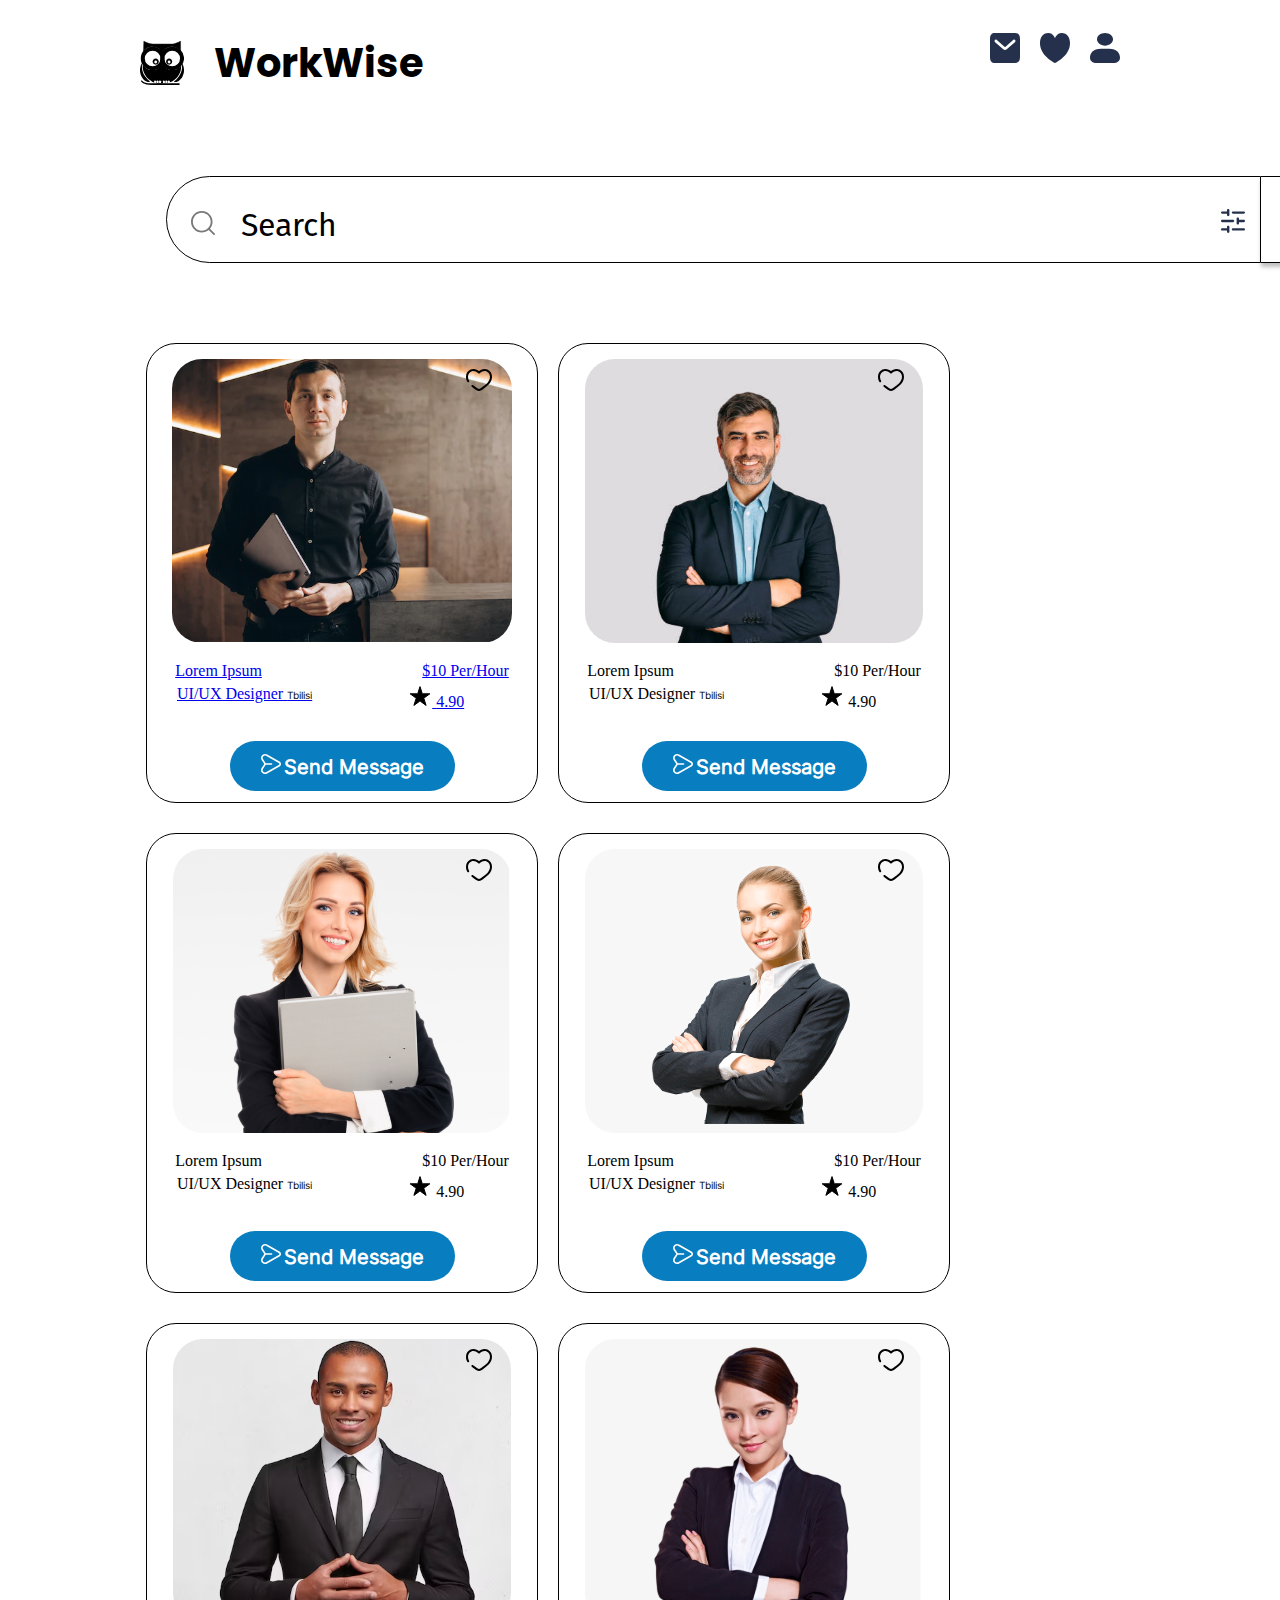
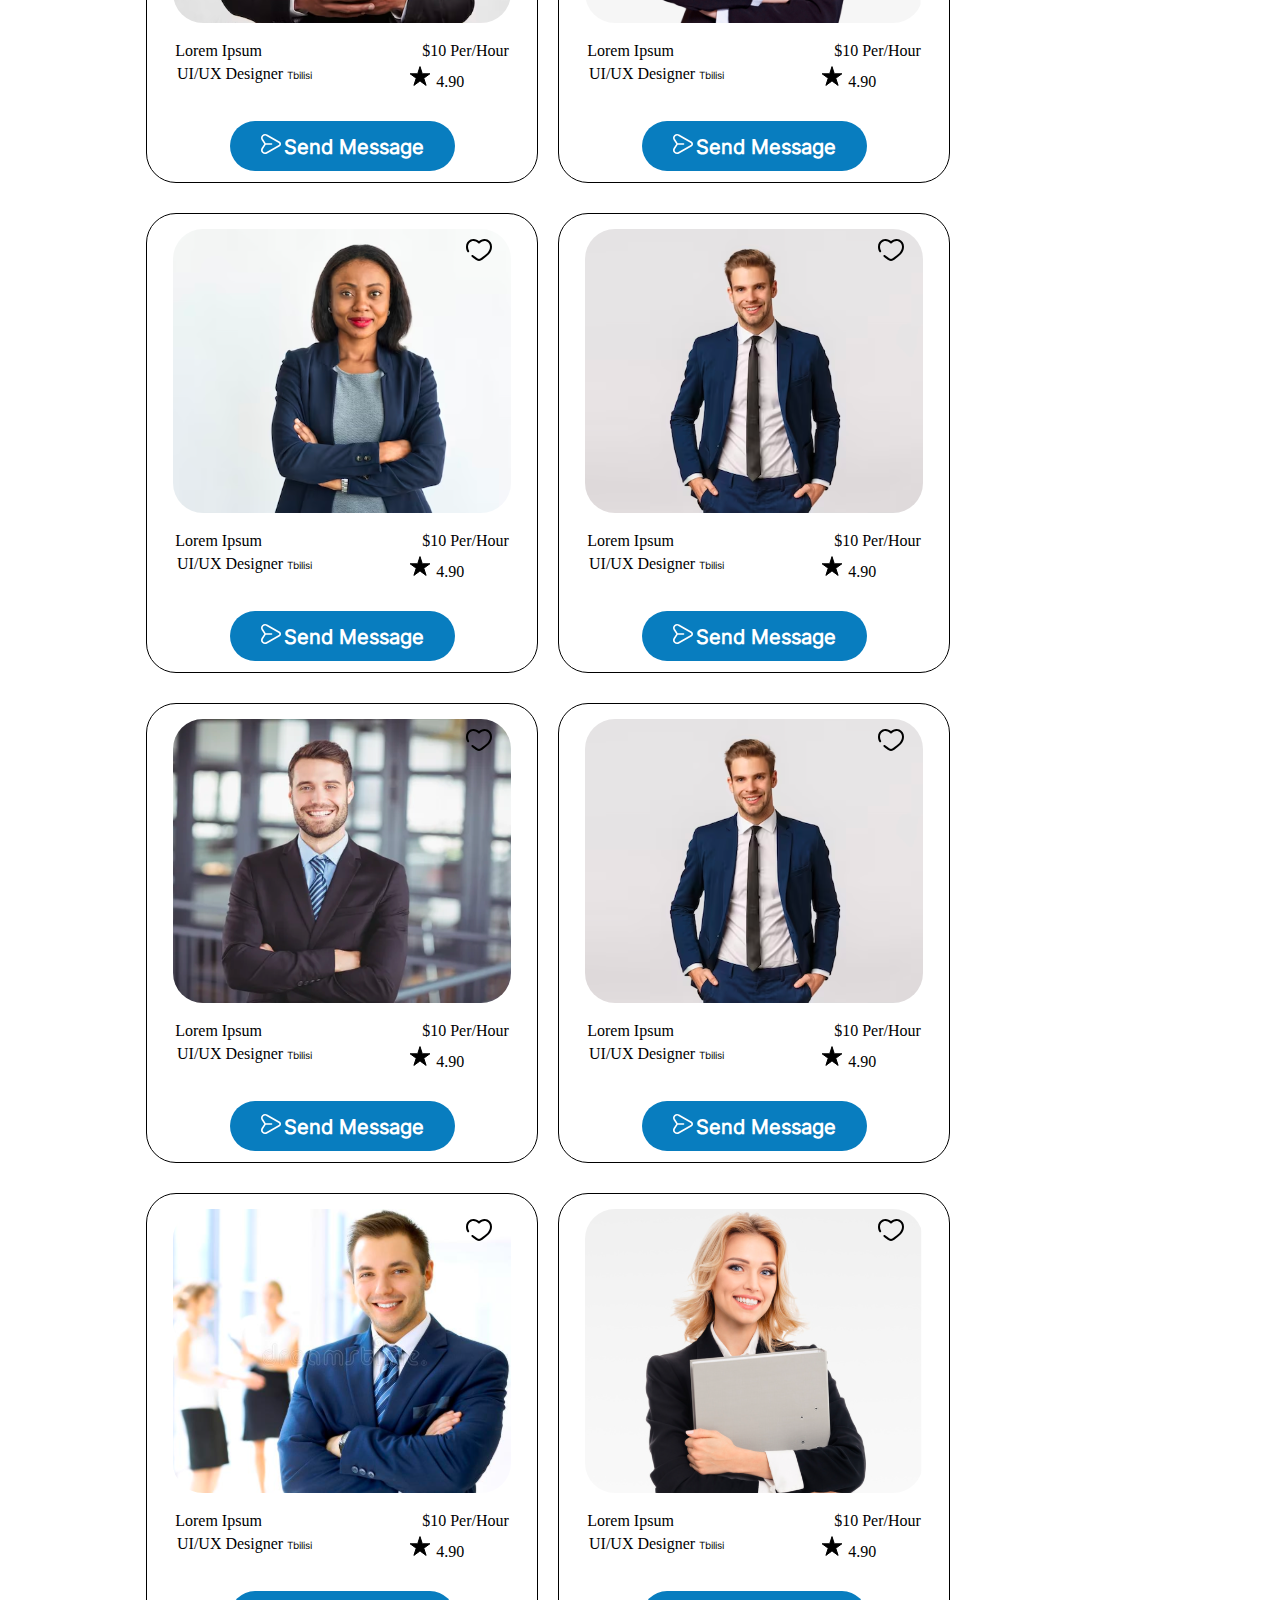
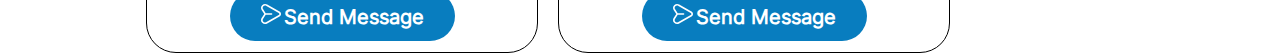
==== commit 74090b17: "add index.html" ====
--- a/index.html
+++ b/index.html
@@ -10,7 +10,7 @@
 </head>
 <body>
     <div class="container">
-        <header>
+         <header>
             <div class="header-content">
                 <div class="header-logo-content">
                     <div class="header-logo">
@@ -43,7 +43,7 @@
                 </div>
             </div>
         </header>
-        <section>
+        <section> 
             <div class="full-input-content">
                 <div class="input-content">
                     <div class="input-icon">
@@ -55,9 +55,8 @@
                     <div class="input-text">
                         <input type="text" placeholder="Search">
                     </div>
-                    <div class="inputt-section-hover">
-
-                     <div class="input-hover">
+                    <div class="inputt-section-hover"> 
+                         <div class="input-hover">
                             <div class="input-hover-title">
                                 <h3>Category</h3>
                             </div>
@@ -134,8 +133,8 @@
                                 </div>
                             </div>
                         </div> 
-                    </div>
-                </div>    
+                    </div> 
+                 </div>    
                     <div class="talent-content">
                         <div class="talent-title">
                             <h4>Talent</h4>
@@ -175,8 +174,8 @@
                     </div>
                      <div class="input-right-search-icon">
                         <img src="images/search-icon.svg" alt="searchicon">
-                    </div>
-            </div>
+                    </div> 
+                </div>
         </section>
         <section>
              <div class="blocks-wrapper">   
@@ -252,7 +251,7 @@
                         </button>
                     </div>
                 </div>
-
+                
                 <div class="block">
                     <div class="block-img">
                         <img  class="blockimg" src="images/block4.svg" alt="humanpic">
@@ -462,6 +461,6 @@
                 </div>
             </div>     
         </section>
-    </div> -->
+    </div>
 </body>
 </html> --- a/style.css
+++ b/style.css
@@ -26,6 +26,10 @@
 }
 .header-logo {
     display: flex;
+}
+.header-nav img {
+    width: 30px;
+    height: 30px;
 }
 .header-text {
     padding-left: 30px;
@@ -539,8 +543,83 @@
     color: #000000;
 }
 
-/* /////////////////////// */
-
-a {
-    text-decoration: none;
+@media(max-width:392px) {
+    .container {
+        max-width: 392px;
+        width: 100%;
+        margin: 0 auto;
+    }
+    .blocks-wrapper {
+        max-width: 100%;
+        margin-top: 50px;
+        margin-left: 1px;
+        position: absolute;
+        display: flex;
+        flex-wrap: wrap;
+    }
+    .block {
+        width: 380px;
+        height: 460px;
+        margin-top: 30px;
+        margin-left: 5px;
+        border: 1px solid #000000;
+        border-radius: 30px;
+    }
+    .full-input-content {
+        margin-top: 83px;
+        margin-left: 1px;
+        position: relative;
+        display: flex;
+        border-radius: 66px;
+        width: 392px;
+        background-color: white;
+    }
+    .input-content {
+        max-width: 100%;
+        height: 87px;
+    }
+    .input-content input {
+        width: 382px;
+        height: 87px;
+        border-top-left-radius: 62px;
+        border: 1px solid;
+        border-bottom-left-radius: 62px;
+        margin-left: 1px;
+    }
+    .talent-content {
+        display: none;
+    }
+    .input-right-search-icon {
+        display: none;
+    }
+    header {
+        display: block;
+        max-width: 392px;
+        height: 50px;
+        width: 100%;
+        margin: 35px auto;
+    }
+    .header-text {
+        display: none;
+    }
+    .header-content {
+        display: flex;
+        justify-content: space-between;
+    }
+    .header-logo-content {
+        margin-left: 50px;
+    }
+    .header-logo-content img {
+        width: 35px;
+        height: 35px;
+    }
+    .header-nav {
+         margin-right: 20px
+    }
+    .inputt-section-hover {
+        display: none;
+    }
+    .input-hover {
+        display: none;
+    }
 }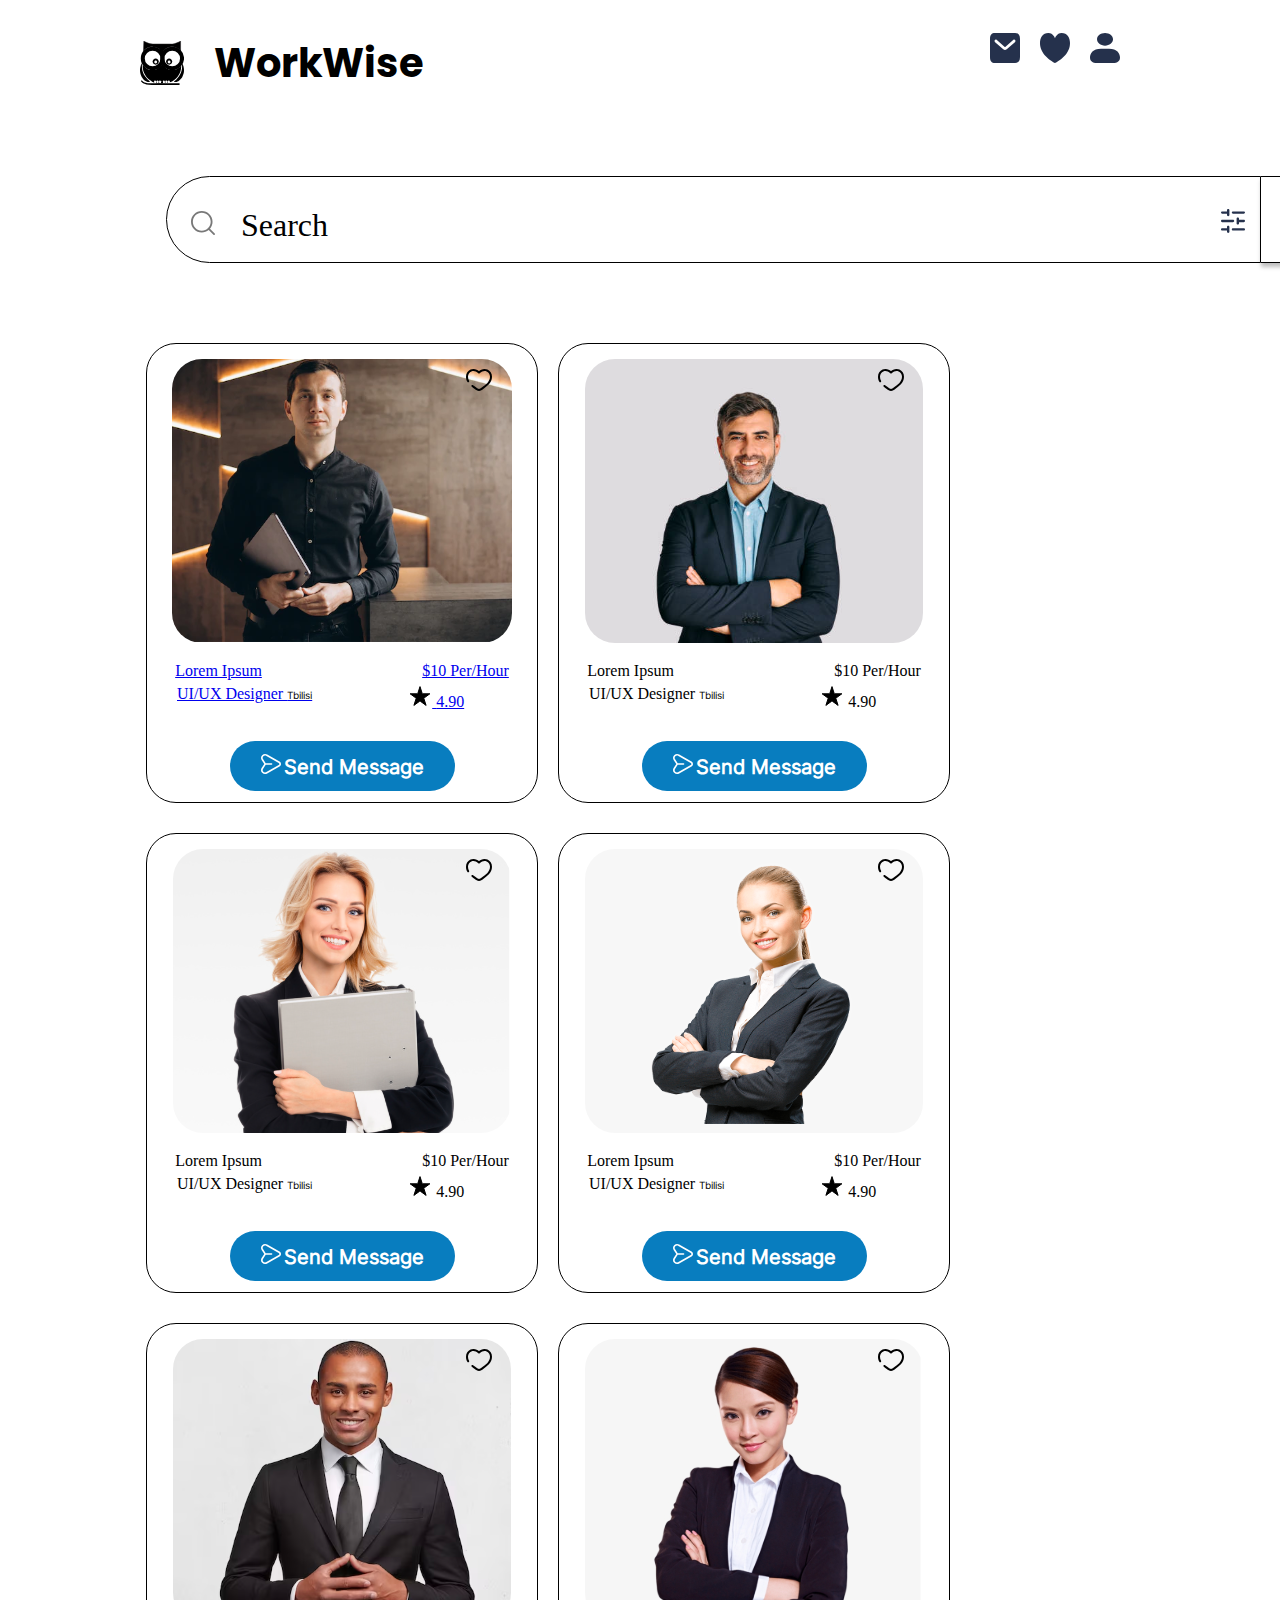
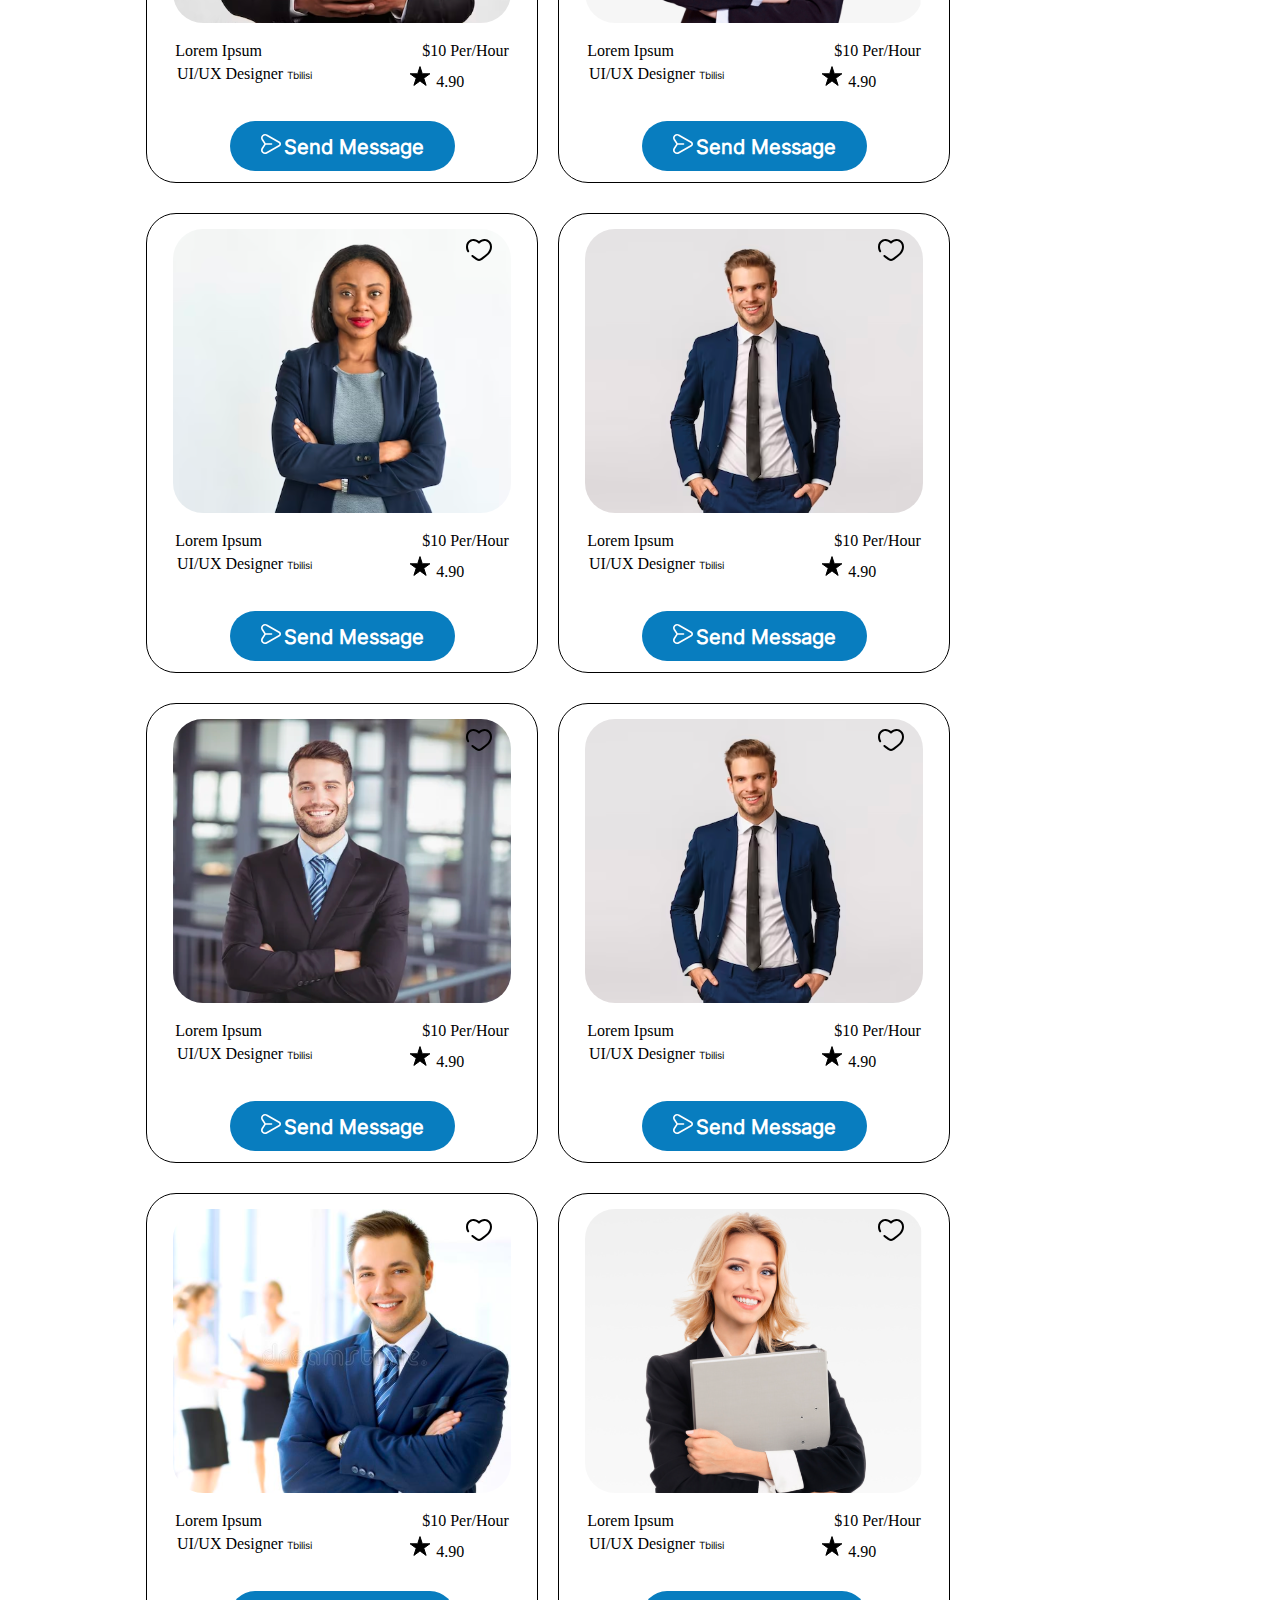
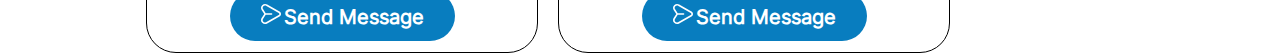
==== commit 27ba22b1: "added login.html" ====
--- a/index.html
+++ b/index.html
@@ -24,7 +24,7 @@
                     <nav>
                         <ul>
                             <li>
-                                <a href="#">
+                                <a href="login.html">
                                     <img src="images/messageicon.svg" alt="messageicon">
                                 </a>
                             </li>
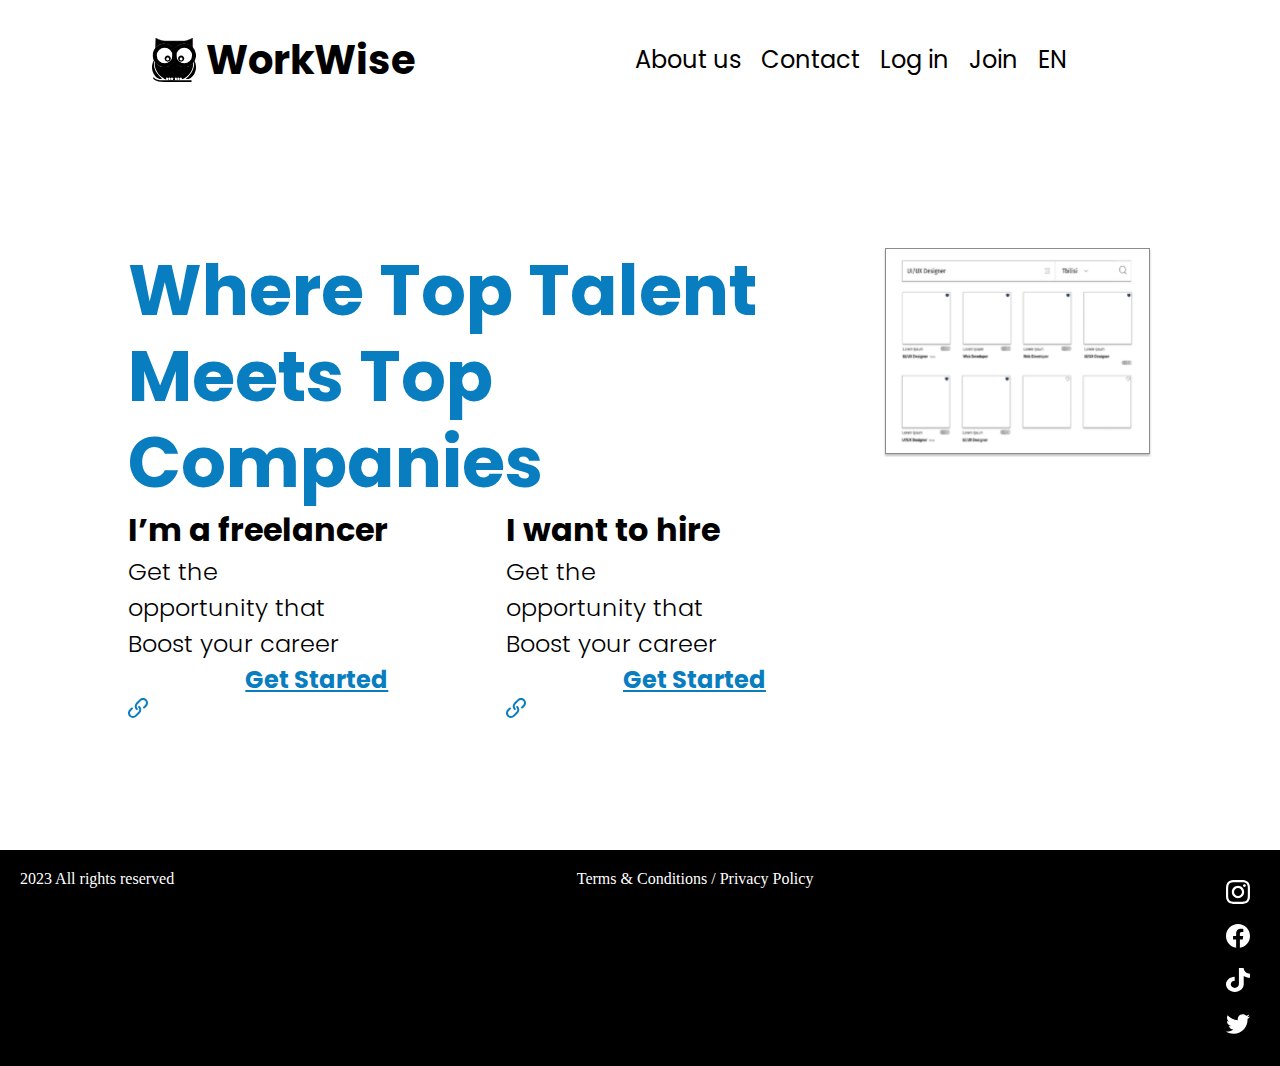
==== commit 438d3325: "update" ====
--- a/index.html
+++ b/index.html
@@ -4,463 +4,105 @@
     <meta charset="UTF-8">
     <meta http-equiv="X-UA-Compatible" content="IE=edge">
     <meta name="viewport" content="width=device-width, initial-scale=1.0">
+    <link href='https://fonts.googleapis.com/css?family=Poppins' rel='stylesheet'>
     <link rel="stylesheet" href="style.css">
-    <link href='https://fonts.googleapis.com/css?family=Poppins' rel='stylesheet'>
-    <title>kiss me hard before u go</title>
+    <title>Document</title>
 </head>
 <body>
-    <div class="container">
-         <header>
-            <div class="header-content">
-                <div class="header-logo-content">
-                    <div class="header-logo">
-                        <img src="images/headerlogo.svg" alt="headerlogo">
-                        <div class="header-text">
-                            <h1>WorkWise</h1>
+    <header>
+        <div class="header-wrapper">
+            <div class="icon-content">
+                <a href="index.html">
+                    <img src="images/logo.svg" alt="logo">
+                    <h1>WorkWise</h1>
+                </a>
+            </div>
+            <div class="nav-content">
+                <nav>
+                    <ul>
+                        <li>
+                            <a class="first" href="#">About us</a>
+                        </li>
+                        <li>
+                            <a href="#">Contact</a>
+                        </li>
+                        <li>
+                            <a class="third" href="2.html">Log in</a>
+                        </li>
+                        <li>
+                            <a href="#">Join</a>
+                        </li>
+                        <li>
+                            <a href="#">EN</a>
+                        </li>
+                    </ul>
+                </nav>
+            </div>
+        </div>
+    </header>
+    <section>
+    </section> 
+    <section>
+        <div class="content-container">
+            <div class="content-main-wrapper">
+                <div class="content-main-title">
+                    <h2>Where Top Talent Meets Top Companies</h2>
+                </div>
+                <div class="below-blocks-wrapper">
+                    <div class="below-left-content">
+                        <div class="below-title">
+                            <h5>I’m a freelancer</h5>
+                        </div>
+                        <div class="below-text">
+                            <span>Get the opportunity that Boost your career</span>
+                        </div>
+                        <div class="below-link">
+                            <a href="#">Get Started</a>
+                            <img src="images/link.svg" alt="link">
+                        </div>
+                    </div>
+                    <div class="below-right-content">
+                        <div class="below-title">
+                            <h5>I want to hire</h5>
+                        </div>
+                        <div class="below-text">
+                            <span>Get the opportunity that Boost your career</span>
+                        </div>
+                        <div class="below-link">
+                            <a href="#">Get Started</a>
+                            <img src="images/link.svg" alt="link">
                         </div>
                     </div>
                 </div>
-                <div class="header-nav">
-                    <nav>
-                        <ul>
-                            <li>
-                                <a href="login.html">
-                                    <img src="images/messageicon.svg" alt="messageicon">
-                                </a>
-                            </li>
-                            <li>
-                                <a href="#">
-                                    <img src="images/hearticon.svg" alt="hearticon">
-                                </a>
-                            </li>
-                            <li>
-                                <a href="profile.html">
-                                    <img src="images/humanicon.svg" alt="humanicon">
-                                </a>
-                            </li>
-                        </ul>
-                    </nav>
+            </div>
+            <div class="right-content">
+                <img src="images/login-pic.svg" alt="login">
+            </div>
+        </div>
+    </section> 
+        <footer>
+            <div class="footer-wrapper">
+                <div class="footer-left-side">
+                    <span>2023 All rights reserved</span>
+                </div>
+                <div class="footer-middle">
+                    <span>Terms & Conditions / Privacy Policy</span>
+                </div>
+                <div class="footer-icons">
+                    <a href="#">
+                        <img src="images/instagram.svg" alt="insta">
+                    </a>
+                    <a href="#">
+                        <img src="images/facebook.svg" alt="facebook">
+                    </a>
+                    <a href="#">
+                        <img src="images/tiktokk.svg" alt="tiktok">
+                    </a>
+                    <a href="#">
+                        <img src="images/twitter.svg" alt="twitter">
+                    </a>
                 </div>
             </div>
-        </header>
-        <section> 
-            <div class="full-input-content">
-                <div class="input-content">
-                    <div class="input-icon">
-                        <img src="images/search-icon.svg" alt="searchicon">
-                    </div>
-                    <div class="input-settings-icon">
-                        <img src="images/settingsicon.svg" alt="settingsicon">
-                    </div>
-                    <div class="input-text">
-                        <input type="text" placeholder="Search">
-                    </div>
-                    <div class="inputt-section-hover"> 
-                         <div class="input-hover">
-                            <div class="input-hover-title">
-                                <h3>Category</h3>
-                            </div>
-                            <div class="input-hover-category-tabs">
-                                <div class="tabs">
-                                    <span class="bluespan">UI Designer</span>
-                                    <span>UX Researcher</span>
-                                    <span>Web Developer</span>
-                                    <span>Mobile Developer</span>
-                                    <span>IT Manager</span>
-                                    <span>3D Artist</span>
-                                    <div class="second-lane-tab">
-                                        <span>Project Manager</span>
-                                        <span>Social Media Manager</span>
-                                        <span class="bluespan">Graphic Designer</span>
-                                        <span>Game Developer</span>
-                                        <span> Data Analyst</span>
-                                    </div>
-                                </div>
-                            </div>
-                            <div class="price-range-hover-title">
-                                <h3>Price Range</h3>
-                            </div>
-                            <div class="price-range">
-                                <div class="blue-range">
-                                </div>
-                            </div>
-                            <div class="ratings-content">
-                                <div class="ratings-title">
-                                    <h3>Ratings</h3>
-                                </div>
-                                <div class="ratings-tabs">
-                                    <span class="mainspam">
-                                        <img src="images/bluestar.svg" alt="star">
-                                       <span class="insidespan">All</span>
-                                    </span>
-                                    <span class="ratings-blue-span">
-                                        <img src="images/whitestar.svg" alt="whitestar">
-                                        <span>5</span>
-                                    </span>
-                                    <span class="mainspam">
-                                        <img src="images/bluestar.svg" alt="star">
-                                       <span class="insidespan">4</span>
-                                    </span>
-                                    <span class="mainspam">
-                                        <img src="images/bluestar.svg" alt="star">
-                                       <span class="insidespan">3</span>
-                                    </span>
-                                    <span class="mainspam">
-                                        <img src="images/bluestar.svg" alt="star">
-                                       <span class="insidespan">2</span>
-                                    </span>
-                                    <span class="mainspam">
-                                        <img src="images/bluestar.svg" alt="star">
-                                       <span class="insidespan">1</span>
-                                    </span>
-                                </div>
-                                <div class="location-content">
-                                    <div class="location-title">
-                                        <h4>Location</h4>
-                                    </div>
-                                    <div class="location-tabs">
-                                        <div class="location-tab">
-                                            <span class="bluespann">Tbilisi</span>
-                                            <span class="whitespan">Kutaisi</span>
-                                            <span class="whitespan">Batumi</span>
-                                            <span class="whitespan">Rustavi</span>
-                                        </div>
-                                    </div>
-                                </div>
-                                <div class="filter-content">
-                                    <span class="defaultspan">Clear All</span>
-                                    <span class="bbluespan">Filter</span>
-                                </div>
-                            </div>
-                        </div> 
-                    </div> 
-                 </div>    
-                    <div class="talent-content">
-                        <div class="talent-title">
-                            <h4>Talent</h4>
-                        </div>
-                        <div class="talent-icon">
-                            <img src="images/talenticon.svg" alt="talenticon">
-                        </div>
-                        <div class="talent-hover">
-                            <div class="talent-hover-content">
-                                <div class="talent-hover-icon">
-                                    <img src="images/talenthovericon.svg" alt="talenthovericon">
-                                </div>
-                                <div class="talent-hover-text">
-                                    <h6>Talent</h6>
-                                    <span>Hire professionals and agencies</span>
-                                </div>
-                            </div>
-                            <div class="projects-hover-content">
-                                <div class="projects-hover-icon">
-                                    <img src="images/projectshovericon.svg" alt="projectshovericon">
-                                </div>
-                                   <div class="projects-hover-text">
-                                    <h6>Projects</h6>
-                                    <span>Buy ready-to-start services</span>
-                                </div>
-                            </div>
-                            <div class="jobs-hover-content">
-                                <div class="jobs-hover-icon">
-                                    <img src="images/jobshovericon.svg" alt="">
-                                </div>
-                                <div class="jobs-hover-text">
-                                    <h6>Jobs</h6>
-                                    <span>Apply to jobs posted by clients</span>
-                                </div>
-                            </div>
-                        </div>
-                    </div>
-                     <div class="input-right-search-icon">
-                        <img src="images/search-icon.svg" alt="searchicon">
-                    </div> 
-                </div>
-        </section>
-        <section>
-             <div class="blocks-wrapper">   
-                <a href="block1.html">
-                    <div class="block">
-                        <div class="block-img">
-                            <img  class="blockimg" src="images/block1.svg" alt="humanpic">
-                            <img class="blockicon" src="images/blockicon.svg" alt="blockicon">
-                        </div>
-                        <div class="block-above-titles">
-                            <span>Lorem Ipsum</span>
-                            <span class="per-hour"> $10 Per/Hour</span>
-                        </div>
-                        <div class="block-below-titles">
-                            <span class="ui-ux">UI/UX Designer <span class="tbilisi">Tbilisi</span></span>
-                            <span class="star">
-                                <img src="images/blockstar.svg" alt="star">
-                                <span class="block-digit">4.90</span>
-                            </span>
-                        </div>
-                        <div class="button">
-                            <button>
-                                <img src="images/buttonicon.svg" alt="buttonicon">
-                                <span>Send Message</span>
-                            </button>
-                        </div>
-                    </div>
-                </a> 
-                <div class="block">
-                    <div class="block-img">
-                        <img  class="blockimg" src="images/block2.svg" alt="humanpic">
-                        <img class="blockicon" src="images/blockicon.svg" alt="blockicon">
-                    </div>
-                    <div class="block-above-titles">
-                        <span>Lorem Ipsum</span>
-                        <span class="per-hour"> $10 Per/Hour</span>
-                    </div>
-                    <div class="block-below-titles">
-                        <span class="ui-ux">UI/UX Designer <span class="tbilisi">Tbilisi</span></span>
-                        <span class="star">
-                            <img src="images/blockstar.svg" alt="star">
-                            <span class="block-digit">4.90</span>
-                        </span>
-                    </div>
-                    <div class="button">
-                        <button>
-                            <img src="images/buttonicon.svg" alt="buttonicon">
-                            <span>Send Message</span>
-                        </button>
-                    </div>
-                </div>
-
-                <div class="block">
-                    <div class="block-img">
-                        <img  class="blockimg" src="images/block3.svg" alt="humanpic">
-                        <img class="blockicon" src="images/blockicon.svg" alt="blockicon">
-                    </div>
-                    <div class="block-above-titles">
-                        <span>Lorem Ipsum</span>
-                        <span class="per-hour"> $10 Per/Hour</span>
-                    </div>
-                    <div class="block-below-titles">
-                        <span class="ui-ux">UI/UX Designer <span class="tbilisi">Tbilisi</span></span>
-                        <span class="star">
-                            <img src="images/blockstar.svg" alt="star">
-                            <span class="block-digit">4.90</span>
-                        </span>
-                    </div>
-                    <div class="button">
-                        <button>
-                            <img src="images/buttonicon.svg" alt="buttonicon">
-                            <span>Send Message</span>
-                        </button>
-                    </div>
-                </div>
-                
-                <div class="block">
-                    <div class="block-img">
-                        <img  class="blockimg" src="images/block4.svg" alt="humanpic">
-                        <img class="blockicon" src="images/blockicon.svg" alt="blockicon">
-                    </div>
-                    <div class="block-above-titles">
-                        <span>Lorem Ipsum</span>
-                        <span class="per-hour"> $10 Per/Hour</span>
-                    </div>
-                    <div class="block-below-titles">
-                        <span class="ui-ux">UI/UX Designer <span class="tbilisi">Tbilisi</span></span>
-                        <span class="star">
-                            <img src="images/blockstar.svg" alt="star">
-                            <span class="block-digit">4.90</span>
-                        </span>
-                    </div>
-                    <div class="button">
-                        <button>
-                            <img src="images/buttonicon.svg" alt="buttonicon">
-                            <span>Send Message</span>
-                        </button>
-                    </div>
-                </div>
-                <div class="block">
-                    <div class="block-img">
-                        <img  class="blockimg" src="images/block5.svg" alt="humanpic">
-                        <img class="blockicon" src="images/blockicon.svg" alt="blockicon">
-                    </div>
-                    <div class="block-above-titles">
-                        <span>Lorem Ipsum</span>
-                        <span class="per-hour"> $10 Per/Hour</span>
-                    </div>
-                    <div class="block-below-titles">
-                        <span class="ui-ux">UI/UX Designer <span class="tbilisi">Tbilisi</span></span>
-                        <span class="star">
-                            <img src="images/blockstar.svg" alt="star">
-                            <span class="block-digit">4.90</span>
-                        </span>
-                    </div>
-                    <div class="button">
-                        <button>
-                            <img src="images/buttonicon.svg" alt="buttonicon">
-                            <span>Send Message</span>
-                        </button>
-                    </div>
-                </div>
-                <div class="block">
-                    <div class="block-img">
-                        <img  class="blockimg" src="images/block6.svg" alt="humanpic">
-                        <img class="blockicon" src="images/blockicon.svg" alt="blockicon">
-                    </div>
-                    <div class="block-above-titles">
-                        <span>Lorem Ipsum</span>
-                        <span class="per-hour"> $10 Per/Hour</span>
-                    </div>
-                    <div class="block-below-titles">
-                        <span class="ui-ux">UI/UX Designer <span class="tbilisi">Tbilisi</span></span>
-                        <span class="star">
-                            <img src="images/blockstar.svg" alt="star">
-                            <span class="block-digit">4.90</span>
-                        </span>
-                    </div>
-                    <div class="button">
-                        <button>
-                            <img src="images/buttonicon.svg" alt="buttonicon">
-                            <span>Send Message</span>
-                        </button>
-                    </div>
-                </div>
-                <div class="block">
-                    <div class="block-img">
-                        <img  class="blockimg" src="images/block9.svg" alt="humanpic">
-                        <img class="blockicon" src="images/blockicon.svg" alt="blockicon">
-                    </div>
-                    <div class="block-above-titles">
-                        <span>Lorem Ipsum</span>
-                        <span class="per-hour"> $10 Per/Hour</span>
-                    </div>
-                    <div class="block-below-titles">
-                        <span class="ui-ux">UI/UX Designer <span class="tbilisi">Tbilisi</span></span>
-                        <span class="star">
-                            <img src="images/blockstar.svg" alt="star">
-                            <span class="block-digit">4.90</span>
-                        </span>
-                    </div>
-                    <div class="button">
-                        <button>
-                            <img src="images/buttonicon.svg" alt="buttonicon">
-                            <span>Send Message</span>
-                        </button>
-                    </div>
-                </div>
-                <div class="block">
-                    <div class="block-img">
-                        <img  class="blockimg" src="images/block8.svg" alt="humanpic">
-                        <img class="blockicon" src="images/blockicon.svg" alt="blockicon">
-                    </div>
-                    <div class="block-above-titles">
-                        <span>Lorem Ipsum</span>
-                        <span class="per-hour"> $10 Per/Hour</span>
-                    </div>
-                    <div class="block-below-titles">
-                        <span class="ui-ux">UI/UX Designer <span class="tbilisi">Tbilisi</span></span>
-                        <span class="star">
-                            <img src="images/blockstar.svg" alt="star">
-                            <span class="block-digit">4.90</span>
-                        </span>
-                    </div>
-                    <div class="button">
-                        <button>
-                            <img src="images/buttonicon.svg" alt="buttonicon">
-                            <span>Send Message</span>
-                        </button>
-                    </div>
-                </div>
-                <div class="block">
-                    <div class="block-img">
-                        <img  class="blockimg" src="images/block10.svg" alt="humanpic">
-                        <img class="blockicon" src="images/blockicon.svg" alt="blockicon">
-                    </div>
-                    <div class="block-above-titles">
-                        <span>Lorem Ipsum</span>
-                        <span class="per-hour"> $10 Per/Hour</span>
-                    </div>
-                    <div class="block-below-titles">
-                        <span class="ui-ux">UI/UX Designer <span class="tbilisi">Tbilisi</span></span>
-                        <span class="star">
-                            <img src="images/blockstar.svg" alt="star">
-                            <span class="block-digit">4.90</span>
-                        </span>
-                    </div>
-                    <div class="button">
-                        <button>
-                            <img src="images/buttonicon.svg" alt="buttonicon">
-                            <span>Send Message</span>
-                        </button>
-                    </div>
-                </div>
-                <div class="block">
-                    <div class="block-img">
-                        <img  class="blockimg" src="images/block8.svg" alt="humanpic">
-                        <img class="blockicon" src="images/blockicon.svg" alt="blockicon">
-                    </div>
-                    <div class="block-above-titles">
-                        <span>Lorem Ipsum</span>
-                        <span class="per-hour"> $10 Per/Hour</span>
-                    </div>
-                    <div class="block-below-titles">
-                        <span class="ui-ux">UI/UX Designer <span class="tbilisi">Tbilisi</span></span>
-                        <span class="star">
-                            <img src="images/blockstar.svg" alt="star">
-                            <span class="block-digit">4.90</span>
-                        </span>
-                    </div>
-                    <div class="button">
-                        <button>
-                            <img src="images/buttonicon.svg" alt="buttonicon">
-                            <span>Send Message</span>
-                        </button>
-                    </div>
-                </div>
-                <div class="block">
-                    <div class="block-img">
-                        <img  class="blockimg" src="images/block111.svg" alt="humanpic">
-                        <img class="blockicon" src="images/blockicon.svg" alt="blockicon">
-                    </div>
-                    <div class="block-above-titles">
-                        <span>Lorem Ipsum</span>
-                        <span class="per-hour"> $10 Per/Hour</span>
-                    </div>
-                    <div class="block-below-titles">
-                        <span class="ui-ux">UI/UX Designer <span class="tbilisi">Tbilisi</span></span>
-                        <span class="star">
-                            <img src="images/blockstar.svg" alt="star">
-                            <span class="block-digit">4.90</span>
-                        </span>
-                    </div>
-                    <div class="button">
-                        <button>
-                            <img src="images/buttonicon.svg" alt="buttonicon">
-                            <span>Send Message</span>
-                        </button>
-                    </div>
-                </div>
-                <div class="block">
-                    <div class="block-img">
-                        <img  class="blockimg" src="images/block3.svg" alt="humanpic">
-                        <img class="blockicon" src="images/blockicon.svg" alt="blockicon">
-                    </div>
-                    <div class="block-above-titles">
-                        <span>Lorem Ipsum</span>
-                        <span class="per-hour"> $10 Per/Hour</span>
-                    </div>
-                    <div class="block-below-titles">
-                        <span class="ui-ux">UI/UX Designer <span class="tbilisi">Tbilisi</span></span>
-                        <span class="star">
-                            <img src="images/blockstar.svg" alt="star">
-                            <span class="block-digit">4.90</span>
-                        </span>
-                    </div>
-                    <div class="button">
-                        <button>
-                            <img src="images/buttonicon.svg" alt="buttonicon">
-                            <span>Send Message</span>
-                        </button>
-                    </div>
-                </div>
-            </div>     
-        </section>
-    </div>
+        </footer>
 </body>
-</html> +</html>--- a/style.css
+++ b/style.css
@@ -3,38 +3,33 @@
     padding: 0;
     box-sizing: border-box;
 }
-@font-face {
-    font-family: myfont1;
-    src: url(fonts/FiraGO-Regular.ttf);
+header {
+    width: 100%;
 }
-@font-face {
-    font-family: Inter;
-    src: url(fonts/Inter-Regular.ttf);
+a {
+    display: flex;
+    justify-content: center;
+    text-decoration: none;
 }
-.container {
-    max-width: 1920px;
-    width: 100%;
-    margin: 0 auto;
+a h1 {
+    margin-left: 10px;
 }
-.header-content {
-    padding-top: 33px;
+.header-wrapper {
     display: flex;
-    justify-content: space-between;
+    justify-content:space-between ;
+    align-items: center;
+    padding: 30px;
 }
-.header-logo-content {
-    margin-left: 140px;
+.icon-content {
+    display: flex;
+    gap: 5px;
+    padding-left: 10%;
+    align-items:center ;
 }
-.header-logo {
-    display: flex;
+.nav-content {
+    padding-right: 15%;
 }
-.header-nav img {
-    width: 30px;
-    height: 30px;
-}
-.header-text {
-    padding-left: 30px;
-}
-.header-text h1 {
+h1 {
     font-family: 'Poppins';
     font-style: normal;
     font-weight: 700;
@@ -42,584 +37,130 @@
     line-height: 60px;
     color: #000000;
 }
-.header-nav {
-    margin-right: 140px;
-}
 ul {
     display: flex;
+    gap: 20px;
+    
 }
 li {
     list-style: none;
-    margin-right: 20px;
+    
 }
-.full-input-content {
-    margin-top: 83px;
-    margin-left: 166px;
-    position: relative;
-    display: flex;
-    border-radius: 66px;
-    width: 1587px;
-    background-color: white;
-}
-.input-hover {
-    width: 1030px;
-    height: 640px;
-    background-color: #FFFFFF;
-    border: 1px solid #000000;
-    position: absolute;
-    z-index: 5;
-    top: 100px;
-    left: 20px;
-    display: none;
-    transition: 0.2s linear;
-}
-.input-content:hover .input-hover {
-   display: block;
-}
-.input-content {
-    max-width: 1095px;
-    height: 87px;
-}
-.input-content input {
-    width: 1095px;
-    height: 87px;
-    border-top-left-radius: 62px;
-    border: 1px solid;
-    border-bottom-left-radius: 62px;
-    padding-top: 24px;
-    padding-left: 74px;
-}
-.input-icon img {
-    position:absolute;
-    top: 40%;
-    left: 25px;
-    transform: translate(-50% -50%);
-}
-.input-settings-icon img {
-    position: absolute;
-    top: 38%;
-    right: 32%;
-    transform: translate(-50% -50%);
-}
- .talent-content {
-    width: 389px;
-    height: 87px;
-    display: flex;
-    position: relative;
-    border: 1px solid #000000;
-    box-shadow: 0px 4px 4px rgba(0, 0, 0, 0.25);
-    border-left: none;
-    border-right: none;
-} 
-.talent-title {
-    margin-top: 25px;
-    margin-left: 30px;
-}
-.talent-title h4 {
-    font-family: 'myfont1';
+li a {
+    text-decoration: none;
+    font-family: 'Poppins';
     font-style: normal;
-    position: relative;
     font-weight: 400;
-    font-size: 32px;
-    line-height: 38px;
+    font-size: 24px;
+    line-height: 36px;
     color: #000000;
 }
-.talent-icon {
-    margin-top: 38px;
-    margin-left: 20px;
+.content-container {
+    padding: 10%;
 }
-.input-right-search-icon {
-    width: 103px;
-    height: 87px;
-    border-top-right-radius: 66px;
-    border-bottom-right-radius: 66px;
-    border: 1px solid;
-    box-shadow: 0px 4px 4px rgba(0, 0, 0, 0.25);
+.content-container {
+    display: flex;
+    justify-content: space-between;
 }
-::-webkit-input-placeholder {
-    font-family: 'myfont1';
+.content-main-title {
+    width:100%;
+}
+.content-main-title h2 {
+    width: 100%;
+    font-family: 'Poppins';
     font-style: normal;
-    font-weight: 200;
+    font-weight: 700;
+    font-size: 70px;
+    line-height: 123%;
+    color: #087DBF;
+}
+.right-content {
+    width: 50%;
+}
+.right-content img {
+    width: 100%;
+}
+.below-blocks-wrapper {
+    width: 100%;
+    display: flex;
+    justify-content: space-between;
+}
+.below-left-content {
+    width:100%;
+}
+.below-right-content {
+    width: 100%;
+}
+.below-title h5 {
+    font-family: 'Poppins';
+    font-style: normal;
+    font-weight: 700;
     font-size: 32px;
-    line-height: 38px;
+    line-height: 48px;
     color: #000000;
 }
-.input-right-search-icon img {
-    margin-top: 29px;
-    margin-left: 36px;
+.below-text {
+    width:60%;
 }
-.blocks-wrapper {
-    max-width: 1650px;
-    margin-top: 50px;
-    margin-left: 126px;
-    position: absolute ;
-    display: flex;
-    flex-wrap: wrap;
-}   
-.block {
-    width: 392px;
-    height: 460px;
-    margin-top: 30px;
-    margin-left: 20px;
-    border: 1px solid #000000;
-    border-radius: 30px;
-}
-.block-img {
-    margin-top: 15px;
-    position: relative;
-}
-.block .blockimg {
-    position: relative;
-    left: 50%;
-    transform: translateX(-50%);
-}
-.block .blockicon {
-    position: absolute;
-    top: 10px;
-    right: 45px;
-}
-.block-above-titles {
-    margin-top: 15px;
-    display: flex;
-    justify-content: space-around;
-}
-.per-hour {
-    padding-left: 104px;
-}
-.block-below-titles {
-    margin-top: 5px;
-    display: flex;
-   
-}
-.tbilisi {
-    font-family: 'Inter';
+.below-text span {
+    font-family: 'Poppins';
     font-style: normal;
-    font-weight: 200;
-    font-size: 10px;
-    line-height: 12px;
+    font-weight: 300;
+    font-size: 24px;
+    line-height: 36px;
     color: #000000;
 }
-.bloc-digit {
-    font-family: 'Inter';
-    font-style: normal;
-    font-weight: 400;
-    font-size: 16px;
-    line-height: 19px;
-    color: #000000;
-}
-.ui-ux {
-    padding-left: 30px;
-}
-.star {
-    padding-left: 96px;
-}
-.button {
-    margin-top: 30px;
-    margin-left: 83px;
-
-}
-.button button {
-    width: 225px;
-    height: 50px;
-    background: #087DBF;
-    border-radius: 25px;
-    border: none;
-}
-.button button  span {
-    font-family: 'Inter';
-    font-style: normal;
-    font-weight: 600;
-    font-size: 20px;
-    line-height: 24px;
-    color: #FFFFFF;
-}
-.talent-hover-content {
-    display: flex;
-    padding: 20px;
-    width: 389px;
-    height: 75px;
-}
-.talent-hover-text {
-    padding-left: 20px;
-}
-.talent-hover-text h6 {
-    font-family: 'Inter';
-    font-style: normal;
-    font-weight: 700;
-    font-size: 16px;
-    line-height: 19px;
-    color: #000000;
-}
-.talent-hover-text span {
-    font-family: 'Inter';
-    font-style: normal;
-    font-weight: 700;
-    font-size: 13px;
-    line-height: 16px;
-    color: #929292;
-}
-.projects-hover-content {
-    padding: 20px;
-    width: 389px;
-    height: 75px;
-    display: flex;
-
-}
-.projects-hover-content:hover {
-    background-color: blue;
-    transition: 0.5s linear;
-}
-.projects-hover-text {
-    padding-left: 20px;
-}
-.projects-hover-text h6 {
-    font-family: 'Inter';
-    font-style: normal;
-    font-weight: 700;
-    font-size: 16px;
-    line-height: 19px;
-    color: #000000;
-}
-.projects-hover-text span {
-    font-family: 'Inter';
-    font-style: normal;
-    font-weight: 700;
-    font-size: 13px;
-    line-height: 16px;
-    color: #FFFFFF;
-}
-.jobs-hover-content {
-    display: flex;
-    padding: 20px;
-    width: 389px;
-    height: 75px;
-}
-.jobs-hover-text {
-    padding-left: 20px;
-}
-.jobs-hover-text h6 {
-    font-family: 'Inter';
-    font-style: normal;
-    font-weight: 700;
-    font-size: 16px;
-    line-height: 19px;
-    color: #000000;
-}
-.jobs-hover-text span {
-    font-family: 'Inter';
-    font-style: normal;
-    font-weight: 700;
-    font-size: 13px;
-    line-height: 16px;
-    color: #929292;
-}
-
-/* .talent-hover {
-    position: absolute;
-    opacity: 0.5;
-    margin-left: 1260px;
-    width: 394px;
-    padding: 20px;
-    background: red;
-} */
-
-
-.talent-content:hover .talent-hover {
-    opacity: 1;
-}
-
-.talent-hover {
-    width: 389px;
-    position: absolute;
-    top: 87px;
-    background-color:white;
-    opacity: 0;
-    transition: 0.2s linear;
-}
-.talent-content:hover .talent-hover {
-    opacity: 1;
-    z-index: 5;
-}
-
-.input-hover-title {
-    margin-top: 27px;
-    margin-left: 20px;
-}
-.input-hover-title h3 {
-    font-family: 'myfont1';
+.below-link a {
+    font-family: 'Poppins';
     font-style: normal;
     font-weight: 700;
     font-size: 24px;
-    line-height: 29px;
-    color: #000000;
+    line-height: 36px;
+    text-decoration-line: underline;
+    color: #087DBF;
 }
-.input-hover-category-tabs {
-    width: 1095px;
+footer {
+    width: 100%;
+    background: #000000;
+    padding: 20px;
 }
-.tabs {
-    margin-top: 30px;
+.footer-wrapper {
+    display: flex;
+    justify-content: space-between;
 }
-.tabs .bluespan {
+.footer-icons a{
     padding: 10px;
-    font-family: 'myfont1';
+    text-decoration: none;
+    font-family: 'Poppins';
     font-style: normal;
-    font-weight: 400;
-    font-size: 20px;
-    line-height: 24px;
-    border-radius: 10px;
+    font-weight: 250;
+    font-size: 18px;
+    line-height: 27px;
+    color: #FFFFFF;
 }
-.bluespan:hover {
-    transition: 0.4s linear;
+footer div span {
     color: #FFFFFF;
-    background: #087DBF;
-
-    border: 1px solid #087DBF;
-}
-.input-hover-category-tabs {
-    display: flex;
-    flex-wrap: wrap;
-}
-.tabs span {
-    margin-top: 0px;
-    margin-left: 20px;
-    font-family: 'myfont1';
-    font-style: normal;
-    font-weight: 400;
-    font-size: 20px;
-    line-height: 24px;
-    color: #000000;
-    background: #FFFFFF;
-    border: 1px solid #087DBF;
-    border-radius: 10px;
-    padding: 10px;
-}
-.second-lane-tab {
-    margin-top: 50px;
-}
-.price-range-hover-title {
-    margin-top: 57px;
-    margin-left: 20px;
-}
-.price-range-hover-title h3 {
-    font-family: 'myfont1';
-    font-style: normal;
-    font-weight: 700;
-    font-size: 24px;
-    line-height: 29px;
-    color: #000000;
-}
-.price-range {
-    margin-top: 39px;
-    margin-left: 100px;
-    width: 812px;
-    height: 14px;
-    background: #D9D9D9;
-    border-radius: 13px;
-}
-.blue-range {
-    margin-left: 214px;
-    width: 354px;
-    height: 14px;
-    background: #087DBF;
-    border-radius: 13px;
-}
-.ratings-content {
-    margin-top: 40px;
-    margin-left: 20px;
-}
-.ratings-content h3 {
-    font-family: 'myfont1';
-    font-style: normal;
-    font-weight: 700;
-    font-size: 24px;
-    line-height: 29px;
-    color: #000000;
-}
-.ratings-tabs {
-    display: flex;
-    margin-top: 20px;
-}
-.ratings-tabs .mainspam {
-    margin-left: 20px;
-    padding: 10px;
-    border: 1px solid white;
-    border: 1px solid #087DBF;
-    border-radius: 21.5px;
-    font-family: 'myfont1';
-    font-style: normal;
-    font-weight: 400;
-    font-size: 16px;
-    line-height: 19px;
-    color: #000000;
-}
-.ratings-blue-span {
-    margin-left: 20px;
-    font-family: 'myfont1';
-    color: white;
-    padding: 10px;
-    font-style: normal;
-    font-weight: 400;
-    font-size: 20px;
-    line-height: 24px;
-    color: #FFFFFF;
-    background: #087DBF;
-    border: 1px solid #087DBF;
-    border-radius: 21.5px;
-}
-.insidespam {
-    font-family: 'myfont1';
-    font-style: normal;
-    font-weight: 400;
-    font-size: 16px;
-    line-height: 19px;
-    color: #000000;
-}
-.location-content {
-    margin-top: 20px;
-}
-.location-title h4 {
-    font-family: 'myfont1';
-    font-style: normal;
-    font-weight: 700;
-    font-size: 24px;
-    line-height: 29px;
-    color: #000000;
-}
-.location-tabs {
-    margin-top: 20px;
-}
-.bluespann {
-    padding: 5px;
-    border: 1px solid #087DBF;
-    border-radius: 10px;
-    font-family: 'Inter';
-    font-style: normal;
-    font-weight: 400;
-    font-size: 20px;
-    line-height: 24px;
-    color: black;
-}
-.bluespann:hover {
-    background: #087DBF;
-    transition: 0.2s linear;
-}
-.location-tab .whitespan{
-    margin-left: 20px;
-    padding: 5px;
-    background: #FFFFFF;
-    border: 1px solid #087DBF;
-    border-radius: 10px;
-    font-family: 'Inter';
-    font-style: normal;
-    font-weight: 400;
-    font-size: 20px;
-    line-height: 24px;
-    color: #000000;
-}
-.filter-content {
-    position: absolute;
-    right: 50px;
-    bottom: 50px;
-}
-.filter-content .bbluespan {
-    background: #FFFFFF;
-    padding: 10px;
-    border: 1px solid #087DBF;
-    border-radius: 10px;
-    font-family: 'myfont1';
-    font-style: normal;
-    font-weight: 300;
-    font-size: 24px;
-    line-height: 29px;
-    color: #000000;
-}
- .defaultspan {
-    margin-right: 20px;
-    font-family: 'myfont1';
-    font-style: normal;
-    font-weight: 200;
-    font-size: 20px;
-    line-height: 24px;
-    color: #000000;
 }
 
-@media(max-width:392px) {
-    .container {
-        max-width: 392px;
-        width: 100%;
-        margin: 0 auto;
-    }
-    .blocks-wrapper {
-        max-width: 100%;
-        margin-top: 50px;
-        margin-left: 1px;
-        position: absolute;
-        display: flex;
-        flex-wrap: wrap;
-    }
-    .block {
-        width: 380px;
-        height: 460px;
-        margin-top: 30px;
-        margin-left: 5px;
-        border: 1px solid #000000;
-        border-radius: 30px;
-    }
-    .full-input-content {
-        margin-top: 83px;
-        margin-left: 1px;
-        position: relative;
-        display: flex;
-        border-radius: 66px;
-        width: 392px;
-        background-color: white;
-    }
-    .input-content {
-        max-width: 100%;
-        height: 87px;
-    }
-    .input-content input {
-        width: 382px;
-        height: 87px;
-        border-top-left-radius: 62px;
-        border: 1px solid;
-        border-bottom-left-radius: 62px;
-        margin-left: 1px;
-    }
-    .talent-content {
+@media(max-width:1024px) {
+    h1 {
         display: none;
     }
-    .input-right-search-icon {
-        display: none;
+    .content-container {
+        display: flex;
+        flex-direction: column;
     }
-    header {
-        display: block;
-        max-width: 392px;
-        height: 50px;
+    .content-main-title h2 {
+        font-size: 30px;
+    }
+    .main-title {
         width: 100%;
-        margin: 35px auto;
     }
-    .header-text {
-        display: none;
+    .below-title h5 {
+        font-size: 15px;
     }
-    .header-content {
-        display: flex;
-        justify-content: space-between;
-    }
-    .header-logo-content {
-        margin-left: 50px;
-    }
-    .header-logo-content img {
-        width: 35px;
-        height: 35px;
-    }
-    .header-nav {
-         margin-right: 20px
-    }
-    .inputt-section-hover {
-        display: none;
-    }
-    .input-hover {
-        display: none;
+    .right-content {
+        width: 100%;
+        margin-top: 20px;
     }
 }